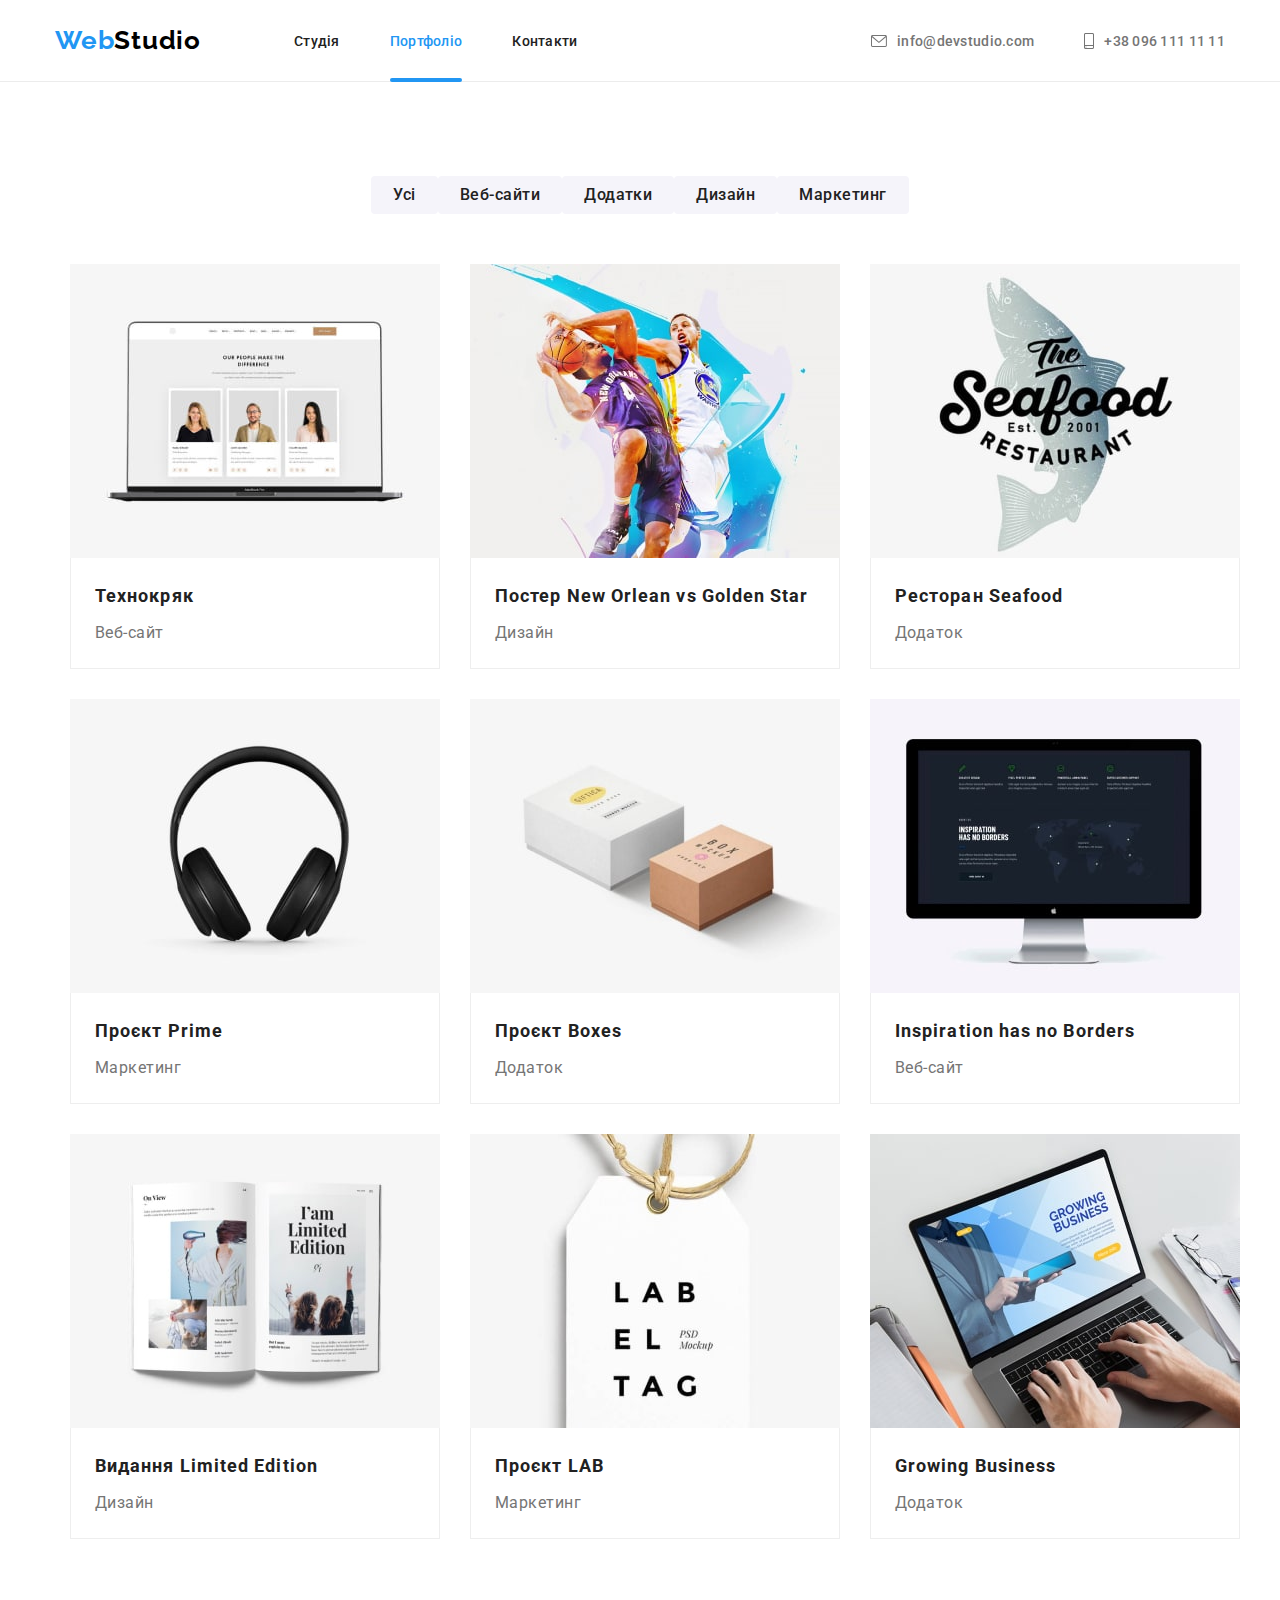
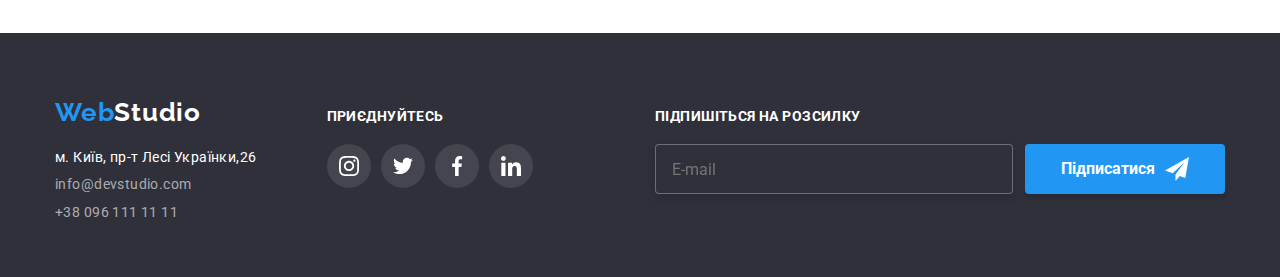
==== portfolio.html @ 8963cc8e "Initial commit" ====
<!DOCTYPE html>
<html lang="uk">

<head>
    <meta charset="UTF-8">
    <meta http-equiv="X-UA-Compatible" content="IE=edge">
    <meta name="viewport" content="width=device-width, initial-scale=1.0">
    <title>Portfolio</title>
    <link rel="preconnect" href="https://fonts.googleapis.com">
    <link rel="preconnect" href="https://fonts.gstatic.com" crossorigin>
    <link href="https://fonts.googleapis.com/css2?family=Raleway:wght@700&family=Roboto:wght@400;500;700;900&display=swap" rel="stylesheet">
    <link rel="stylesheet" href="https://cdnjs.cloudflare.com/ajax/libs/modern-normalize/1.1.0/modern-normalize.min.css"> 
    <link rel="stylesheet" href="./css/styles.css">
</head>
<body>
 <!-- Шапка сайта-->
    <header class="header">

    <div class="container contact">
        
    <nav class= "site-nav main-nav" >

        <a class="logo" lang="en" href="/"> <span class="span-logo">Web</span>Studio</a>

  <ul class="nav-list list" >
        <li class="item">
            <a class="nav-link"  href="index.html" >Студія</a>   
        </li>

        <li class="item">
            <a class="nav-link current"  href="">Портфоліо</a>           
        </li>

        <li class="item">
            <a class="nav-link" href="">Контакти</a>  
        </li>
    </ul>
    </nav>
     <ul class="contact-list list">
        <li class="item">
            <a class="contact-mail" href="mailto:info@devstudio.com" >
                 <svg class="marginsvg"width="16" height="12">
                <use href="./images/icons.svg#mail"></use>
            </svg>
        info@devstudio.com 
        </a>
        </li>
        
        <li class="item">
            <a class="contact-phone" href="tel:+380961111111" >
                <svg class="marginsvg" width="10" height="16">
                <use href="./images/icons.svg#phone"></use>
            </svg>+38 096 111 11 11 
            </a>  
         </li>
    </ul>
    </div>
    </header>

<main>
    <section class="portfolio section">

        <div class="container">

    <h1 class="visually-hidden">Приклади робіт</h1>

    <ul class="list flex-portfolio-button">

    <li class="item">
        <button class="portfolio-button" type="button">Усі</button>
    </li>

    <li class="item">
        <button class="portfolio-button" type="button">Веб-сайти</button>
    </li>

    <li class="item">
        <button class="portfolio-button" type="button">Додатки</button>
    </li>

    <li class="item">
        <button class="portfolio-button" type="button">Дизайн</button>
    </li>

    <li class="item">
        <button class="portfolio-button" type="button">Маркетинг</button>
    </li>
 </ul>  
 

 <div class="flex-container">
<ul class="list flex-card" >
    <li class="item">
    <a class="portfolio-link link" href="">
        <div class="overlay">
        <img class="partfolio-img" src="./images/portfolio1.jpg" alt="Ноутбук зі сторінкою магазина" width="370" height="294"> 
        <div class="hoverinfo">
            <p class="info">Ресурс пропонує комплексні пропозиції з різним рівнем функціоналу та сервісів. Все це дозволить відвідувачу отримати вичерпні відомості про компанію чи приватну особу.  
            </p>
        </div>
        </div>
       
        <div class="description">
        <h2 class="portfolio-title">Технокряк</h2>
        <p class="portfolio-content">Веб-сайт</p>
        </div>
    </a>      

    </li>

    <li class="item">
    <a class="portfolio-link link" href="">
        <div class="overlay">
        <img class="partfolio-img"  src="./images/portfolio2.jpg" alt="Гра в баскетбол" width="370" height="294">
        <div class="hoverinfo">
            <p class="info">Ресурс пропонує комплексні пропозиції з різним рівнем функціоналу та сервісів. Все це дозволить відвідувачу
                отримати вичерпні відомості про компанію чи приватну особу.
            </p>
        </div>
        </div>



        <div class="description">
        <h2 class="portfolio-title">Постер New Orlean vs Golden Star</h2>
        <p class="portfolio-content">Дизайн</p>
        </div>
    </a>
    </li>

    <li class="item">
    <a class="portfolio-link link" href="">
        <div class="overlay">
        <img class="partfolio-img" src="./images/portfolio3.jpg" alt="Лого ресторану" width="370" height="294">
        <div class="hoverinfo">
            <p class="info">Ресурс пропонує комплексні пропозиції з різним рівнем функціоналу та сервісів. Все це дозволить відвідувачу
                отримати вичерпні відомості про компанію чи приватну особу.
            </p>
        </div>
        </div>
        <div class="description">
        <h2 class="portfolio-title">Ресторан Seafood</h2>
        <p class="portfolio-content">Додаток</p>
        </div>
    </a>
    </li>

    <li class="item">
    <a class="portfolio-link link" href="">
        <div class="overlay">
        <img class="partfolio-img" src="./images/portfolio4.jpg" alt="Навушники" width="370" height="294">
        <div class="hoverinfo">
            <p class="info">Ресурс пропонує комплексні пропозиції з різним рівнем функціоналу та сервісів. Все це дозволить відвідувачу
                отримати вичерпні відомості про компанію чи приватну особу.
            </p>
        </div>
        </div>
        <div class="description">
        <h2 class="portfolio-title">Проєкт Prime</h2>
        <p class="portfolio-content">Маркетинг</p>
        </div>
    </a>
    </li>

    <li class="item">
    <a class="portfolio-link link" href="">
        <div class="overlay">
        <img class="partfolio-img" src="./images/portfolio5.jpg" alt="Подарункові коробки" width="370" height="294">
        <div class="hoverinfo">
            <p class="info">Ресурс пропонує комплексні пропозиції з різним рівнем функціоналу та сервісів. Все це дозволить відвідувачу
                отримати вичерпні відомості про компанію чи приватну особу.
            </p>
        </div>
        </div>
        <div class="description">
        <h2 class="portfolio-title">Проєкт Boxes</h2>
        <p class="portfolio-content">Додаток</p>
        </div>
    </a>
    </li>

    <li class="item">
    <a class="portfolio-link link" href="">
        <div class="overlay">
        <img class="partfolio-img" src="./images/portfolio6.jpg" alt="Географічний плакат" width="370" height="294">
        <div class="hoverinfo">
            <p class="info">Ресурс пропонує комплексні пропозиції з різним рівнем функціоналу та сервісів. Все це дозволить відвідувачу
                отримати вичерпні відомості про компанію чи приватну особу.
            </p>
        </div>
        </div>
        <div class="description">
        <h2 class="portfolio-title">Inspiration has no Borders</h2>
        <p class="portfolio-content">Веб-сайт</p>
        </div>
    </a>
    </li>

    <li class="item">
    <a class="portfolio-link link" href="">
        <div class="overlay">
        <img class="partfolio-img" src="./images/portfolio7.jpg" alt="Журнал" width="370" height="294">
        <div class="hoverinfo">
            <p class="info">Ресурс пропонує комплексні пропозиції з різним рівнем функціоналу та сервісів. Все це дозволить відвідувачу
                отримати вичерпні відомості про компанію чи приватну особу.
            </p>
        </div>
        </div>
        <div class="description">
        <h2 class="portfolio-title">Видання Limited Edition</h2>
        <p class="portfolio-content">Дизайн</p>
        </div>
    </a>
    </li>

    <li class="item">
    <a class="portfolio-link link" href="">
        <div class="overlay">
        <img class="partfolio-img" src="./images/portfolio8.jpg" alt="Бірка" width="370" height="294">
        <div class="hoverinfo">
            <p class="info">Ресурс пропонує комплексні пропозиції з різним рівнем функціоналу та сервісів. Все це дозволить відвідувачу
                отримати вичерпні відомості про компанію чи приватну особу.
            </p>
        </div>
        </div>
        <div class="description">
        <h2 class="portfolio-title">Проєкт LAB</h2>
        <p class="portfolio-content">Маркетинг</p>
        </div>
    </a>
    </li>

    <li class="item">
    <a class="portfolio-link link" href="">
        <div class="overlay">
        <img class="partfolio-img" src="./images/portfolio9.jpg" alt="Сайт про бізнес" width=370 height=294>
        <div class="hoverinfo">
            <p class="info">Ресурс пропонує комплексні пропозиції з різним рівнем функціоналу та сервісів. Все це дозволить відвідувачу
                отримати вичерпні відомості про компанію чи приватну особу.
            </p>
        </div>
        </div>
        <div class="description">
        <h2 class="portfolio-title">Growing Business</h2>
        <p class="portfolio-content">Додаток</p>
        </div>
    </a>   
    </li>
</ul>
</div>
</div>

</section>
</main>

<!-- Подвал сайта -->
    <footer class="footer" >
        
    <div class="container footer-container">
    <div>
    <a class="footer-logo" lang="en" href="/"><span class="footer-span">Web</span>Studio </a>

    <address>

        <ul class="list footer-list">
            <li class="item"><a class="address" href="https://goo.gl/maps/CPtrU1FHBa2aNyZL9" target="_blank" rel="noopener noreferrer">м. Київ, пр-т Лесі Українки,26</a></li>
            <li class="item"><a class="footer-mail portfolio-mail" href="mailto:info@devstudio.com">info@devstudio.com </a></li>
            <li class="item"><a class="footer-number portfolio-number" href="tel:+380961111111">+38 096 111 11 11</a></li>
            
        </ul>

     </address>
    </div>

     <div class="social">
        <p class="social-title">ПРИЄДНУЙТЕСЬ</p>
        <ul class="list flex-footer-list">
                        <li class="item">
                            <a  class="social-link" href="https://www.instagram.com/">
                            <svg class="icon footer-icon">
                                <use href="./images/icons.svg#instagram"></use>
                            </svg>
                            </a>
                        </li>
                        <li class="item">
                            <a class="social-link" href="">
                             <svg class="icon footer-icon">
                                <use href="./images/icons.svg#twitter"></use>
                            </svg>
                            </a>
                        </li>
                        <li class="item">
                            <a class="social-link" href="">
                             <svg class="icon footer-icon">
                                <use href="./images/icons.svg#facebook"></use>
                            </svg>
                            </a>
                        </li>
                        <li class="item">
                            <a class="social-link"href="">
                             <svg class="icon footer-icon">
                                <use href="./images/icons.svg#linkedin"></use>
                            </svg>
                            </a>
                        </li>
                    </ul>
             </div>
             <form class="mailing-form">
            <strong class="mailing-title">Підпишіться на розсилку</strong>

            <div class="mailing">
            <label for="mailing-mail"></label>
            <input type="email" class="mailing-input"name="For-email" placeholder="E-mail" id="mailing-mail">
            <button class="mailing-btn" type="submit">Підписатися
                <svg class="mailing-icon">
                    <use href="./images/icons.svg#icon-send"></use>
                </svg>
            </button>
            </div>
            
        </form>

    </div> 

    </footer>
</body>
</html>
---- css/styles.css ----
/*  Основной цвет текста #212121; */
/* вторичный цыет текста  #757575;*/
/* акцент #2196F3;*/
/*  Основной цвет фона  #F5F5F5;*/
/* Вторичный цвета фона #F5F4FA; */

:root{
  /* color */
--primary-text-color:#212121;
--secondary-text-color:#757575;
--accent-text-color:#2196F3;
--primary-bg-color:#F5F5F5;
--secondary-bg-color:#F5F4FA;
--light-color:#FFFFFF;
--hero-footer-bg-color:#2F303A;
--black-logo-color:#000000;

/* font */
--main-font: 'Roboto', sans-serif;
--secondary-font: 'Raleway', sans-serif;
/* animation */
--cubik--:cubic-bezier(0.4, 0, 0.2, 1);
--timing--:250ms;
}
body{
  font-family: 'Roboto', sans-serif; 
  background-color:var(--light-color);
  color: var(--secondary-text-color);
}

.list{
list-style: none;
margin-top: 0;
margin-bottom: 0;
padding-right:0;
padding-left: 0;
}
.link{
  text-decoration: none;

}
/* header */

.header{
color:var(--light-color);
border-bottom: 1px solid #ECECEC;
}
.logo {
  color:var(--black-logo-color);
  font-family: var(--secondary-font);
  text-decoration: none;  
  font-weight:700;
  font-size: 26px;
  line-height:calc(31 / 26);
  letter-spacing: 0.03em;
  padding-top: 25px;
  padding-bottom: 25px;
}
.span-logo{
color:var(--accent-text-color); 
}

/* site nav */
.nav-list{
  display: flex;
  align-items: center;
  margin-left: 93px;
}

.nav-list .item:not(:last-child){
  margin-right: 50px;
}

.site-nav .nav-link{
color: var(--primary-text-color);
}

.contact-list .item + .item{
  margin-left: 50px;
}
.contact-list .item:hover
.contact-list .item:focus{
fill:var(--accent-text-color);
}


.main-nav{
  display: flex;
}

.nav-link{
position: relative;
text-decoration: none;
font-weight: 500;
font-size: 14px;
line-height:calc(16 / 14);
letter-spacing: 0.02em;

display: block;

padding-top: 32px;
padding-bottom: 32px;

transition: color var(--timing--) var(--cubik--);
}



.site-nav .nav-link:hover,
.site-nav .nav-link:focus{
color:var(--accent-text-color);
}

.site-nav .nav-link.current {
  color:var(--accent-text-color);
}

.nav-list .nav-link.current::after{
display: inline-block;
position: absolute;
content: "";
width: 100%;
height: 4px;
left: 0;
bottom:-1px;
background-color: var(--accent-text-color);
border-radius: 2px;
}

.contact-mail{
    color:var(--secondary-text-color); 
    text-decoration: none;
    font-weight: 500;
    font-size: 14px;
    line-height: calc(16 / 14);
    letter-spacing: 0.02em;

    padding-top: 32px;
    padding-bottom: 32px;
    
    display: flex;
    align-items: center;

    transition: color var(--timing--) var(--cubik--);
    
}
.contact-phone{
    color:var(--secondary-text-color);
    text-decoration: none;
    font-weight: 500;
    font-size: 14px;
    line-height: calc(16 / 14);
    letter-spacing: 0.02em;

    padding-top: 32px;
    padding-bottom: 32px;
    display: flex;

    align-items: center;

    transition: color var(--timing--) var(--cubik--);
    
}

.nav-list{
  padding-left: 0;
}
.contact-mail:hover,
.contact-phone:hover{
color:var(--accent-text-color);
}

.contact-mail:focus,
.contact-phone:focus{
  color: var(--accent-text-color);
}
.marginsvg{
  fill:currentColor;
  margin-right: 10px;
}

.contact-list{
display: flex;
justify-content: flex-end;
align-items: flex-start;
margin-left: auto;
fill:var(--secondary-text-color);
}

.contact{
display: flex;
}

/* hero */
.hero{
  background-color:var(--hero-footer-bg-color);
  padding-top: 200px;
  padding-bottom: 200px;

  max-width: 1600px;
  height: 600px;
  margin-left: auto;
  margin-right: auto;

  background:linear-gradient(
    rgba(47, 48, 58, 0.4),
    rgba(47, 48, 58, 0.4)
  ),url(../images/heropic.jpg);

  background-repeat: no-repeat;
  background-position: center;
  background-size: cover;
}

.hero-title{
color: var(--light-color);
font-family:inherit;
font-weight: 900;
font-size: 44px;
line-height:calc(60 / 44);
text-align: center;
letter-spacing: 0.06em;
text-transform: uppercase;
margin: auto;
margin-bottom: 30px;
}
.title-center{
width:696px;
}

.button{
cursor: pointer;
color:var(--light-color);
background-color: var(--accent-text-color);
font-weight: 700;
font-size: 16px;
line-height:calc(30 / 16);

display:block;
width: 216px;
margin: auto;
padding: 10px 32px;
align-items:center;
text-align:center;

border:transparent;
border-radius: 4px;

transition: background-color var(--timing--) var(--cubik--);
}

.button:hover,
.button:focus{
  background-color:#188CE8;
}

/* section1 */
.section{
  padding-top: 94px;
  padding-bottom: 94px;
}
.container{
  width:1200px;
  padding-left:15px;
  padding-right:15px;
  margin: 0 auto;
}

.features{
  display: flex;
  padding-left: 0;
  
}
.features .item{
 width: 270px;
}
.features .item + .item{
 margin-left: 30px;
}
.background-icon{
display: flex;
align-items: center;
justify-content: center;

background: var(--secondary-bg-color);

height: 120px;

margin-bottom: 30px;
}


.section-title{
color: var(--primary-text-color);
font-weight: 700;
font-size: 36px;
line-height: calc(42 / 36);
letter-spacing: 0.03em;
margin-top: 0;
margin-bottom:50px;
text-align: center;
}

.visually-hidden{
position: absolute;
white-space: nowrap;
width: 1px;
height: 1px;
overflow: hidden;
border: 0;
padding: 0;
clip: rect(0 0 0 0);
clip-path: inset(50%);
margin: -1px;
}


.features-title{
color: var(--primary-text-color);
font-weight:700;
font-size: 14px;
line-height:calc(16 / 14);
letter-spacing: 0.03em;
text-transform: uppercase;
margin-top: 0;
margin-bottom: 10px;

}

.features-content{
font-weight: 400;
font-size: 14px;
line-height:calc(24 / 14);
letter-spacing: 0.03em;
margin: 0;
}
/* section2 */
.galery{
  display: flex;
  gap: 30px;
}

.picg{
  display: block;
  max-width: 100%;
}

.galery-item{
  position: relative;
}
.picture-discription{
  position: absolute;

  bottom: 0;
  left: 0;

  width: 100%;
  height: 70px;

  display: flex;
  justify-content: center;
  align-items: center;

  background-color:rgba(47, 48, 58, 0.8);
}

.galery-pic-discription{
  margin: 0;
  color: var(--light-color);
  font-weight: 700;
  font-size: 14px;
  line-height: 16px;
  text-align: center;
  letter-spacing: 0.03em;
  text-transform: uppercase;
}

/* section3 */
.our-team {
  background-color: var(--secondary-bg-color);
  display: block;
}
.team-flex{
  display: flex;
}

.team-flex .flex-item{
background-color: var(--light-color);
box-shadow: 0px 1px 3px rgba(0, 0, 0, 0.12), 0px 1px 1px rgba(0, 0, 0, 0.14), 0px 2px 1px rgba(0, 0, 0, 0.2);
border-radius: 0px 0px 4px 4px;
}

.team-flex .flex-item:not(:last-child){
  margin-right: 30px;
}
.wrap{
padding-top: 30px;
padding-bottom: 30px;
}
.team-member{
color: var(--primary-text-color);
font-weight: 500;
font-size: 16px;
line-height:calc(19 / 16);
text-align: center;
letter-spacing: 0.03em;
margin-top: 0;
margin-bottom: 10px;
}
.pic{
  display: block;
  max-width: 100%;
}

.position{
font-weight: 400;
font-size: 16px;
line-height:calc(19 / 16);
text-align: center;
letter-spacing: 0.03em;
margin: 0;
margin-bottom: 16px;
}
.icon-flex{
  display: flex;
  align-items: center;
  justify-content: center;
  gap: 10px;
}

.flexlink{
  display: flex;
  align-items: center;
  justify-content: center;
  padding: 0;
  border: none;
  width: 44px;
  height: 44px;
  border-radius: 50%;
  color: #AFB1B8;
  background-color: var(--light-color);

  transition: color var(--timing--) var(--cubik--),
  background-color var(--timing--) var(--cubik--);
}

.flexlink:hover{
color: #FFFFFF;
background-color: var(--accent-text-color);
}

.flexlink:focus{
color: #FFFFFF;
background-color: var(--accent-text-color);
}

.icon{
  width: 20px;
  height: 20px;
  fill :currentColor;
}


/* client section */
.client-title{
color: var(--primary-text-color);
font-weight: 700;
font-size: 36px;
line-height: calc(42 / 36);
letter-spacing: 0.03em;
margin-top: 0;
margin-bottom: 50px;
text-align: center;
}

.background-client{
display: flex;
align-items: center;
justify-content: center;
background-color: var(--light-color);
width: 170px;
height: 92px;
fill: #AFB1B8;
border: 1px solid #AFB1B8;
border-radius: 4px;

transition: fill var(--timing--) var(--cubik--);
}

.background-client:hover{
fill: var(--accent-text-color);
border: 1px solid rgba(33, 150, 243, 1);
}

.background-client:focus{
fill: var(--accent-text-color);
border: 1px solid rgba(33, 150, 243, 1);
}

.client-icon{
  display: flex;
  align-items: center;
  justify-content: center;
  gap: 30px;
}



/* modal */

.backdrop{
  position: fixed;
  top: 0;
  left: 0;
  width: 100%;
  height: 100%;

  background-color: rgba(0, 0, 0, 0.2);
  opacity: 1;
  transition: opacity var(--timing--) var(--cubik--);

}
.backdrop.is-hidden{
  opacity: 0;
  pointer-events: none;
  visibility:hidden;
}
.backdrop.is-hidden .modal{
  transform: scale(0.5);
}

.modal{
  width: 528px;
  padding: 40px;

  position: absolute;
  left: 50%;
  top: 50%;
  transform: translate(-50%, -50%) scale(1);

  background-color:var(--light-color);
  box-shadow: 0px 1px 3px rgba(0, 0, 0, 0.12), 0px 1px 1px rgba(0, 0, 0, 0.14), 0px 2px 1px rgba(0, 0, 0, 0.2);
  border-radius: 4px;
  transition: transform var(--timing--) var(--cubik--);
  
}

.modaloff{
  position: absolute;
  top: 8px;
  right: 8px;

  width: 30px;
  height: 30px;

  display: flex;
  align-items: center;
  justify-content: center;

  padding: 0;
  border-radius: 50%;
  border: 1px solid rgba(0, 0, 0, 0.1);
  background-color: transparent;

  cursor: pointer;

  transition: fill var(--timing--) var(--cubik--);

}

.modaloff:hover{
  fill: var(--accent-text-color);
}

.modal-icon{
  width: 18px;
  height: 18px;
}
.application-form{
  display: block;
}


.form-title{
  display: block;
  text-align: center;

  color: var(--primary-text-color);

  font-weight: 700;
  font-size: 20px;
  line-height: 23px;
  letter-spacing: 0.03em;

  margin-bottom: 12px;
}
.form-group {
  position: relative;
  display: flex;
  flex-direction: column;
  margin-bottom: 10px;
}
.form-group-lable {
  margin-bottom: 4px;
  color: var(--secondary-text-color);
  font-size: 12px;
}

.form-group-input {
  height: 40px;
  border: 1px solid rgba(33, 33, 33, 0.2);
  border-radius: 4px;
  outline: none;

  padding-left: 42px;
  padding-right: 42px;

  transition: border var(--timing--) var(--cubik--);
}

.form-group-input:hover,
.form-group-input:focus{
  border-color: var(--accent-text-color);
}

.form-group-textarea{
  height: 120px;
  border: 1px solid rgba(33, 33, 33, 0.2);
  border-radius: 4px;
  outline: none;
  padding-left: 16px;
  padding-top: 12px;

  resize: none;
}
.form-group-textarea:hover{
  border-color: var(--accent-text-color);
}

.form-group:hover .form-group-icon{
 fill: var(--accent-text-color);
}

.form-group-icon {
  position: absolute;
  bottom: 11px;
  left: 12px;

  transition: fill var(--timing--) var(--cubik--);

}

textarea::placeholder-shown { 
  color: rgba(117, 117, 117, 0.502);
  padding-top: 12px;
  padding-left: 16px;
}

.form-terms{
  display: block;
}

.form-terms-label{
  margin-bottom: 4px;
  color: var(--secondary-text-color);
}

.form-terms-info{
display: inline-block;
color: var(--secondary-text-color);
margin-bottom: 30px;
user-select: none;

}



.form-terms-input:checked+.form-terms-icons .icon-unchecked {
  opacity: 0;
}

.icon-unchecked {
 opacity: 1;
 transition: opacity var(--timing--) var(--cubik--);
}

.form-terms-input:checked + .form-terms-icons .icon-checked{
  opacity: 1;
}

.icon-checked{
  opacity: 0;
  transition: opacity var(--timing--) var(--cubik--);
}




.form-terms-link{
color: var(--accent-text-color);
}

.form-btn{
  cursor: pointer;
  color: var(--light-color);
  background-color: var(--accent-text-color);
  font-weight: 700;
  font-size: 16px;
  line-height: calc(30 / 16);
  
  display: block;
  width: 200px;
  margin: auto;
  padding: 10px 32px;
  align-items: center;
  text-align: center;
  
  box-shadow: 0px 4px 4px rgba(0, 0, 0, 0.15);
  border: transparent;
  border-radius: 4px;

  transition: background-color var(--timing--) var(--cubik--),
  box-shadow var(--timing--) var(--cubik--);
}

.form-btn:hover,
.form-btn:focus{
   background-color:#188CE8;
}
/* footer */
.footer {
background-color:var(--hero-footer-bg-color);
padding-top: 64px;
padding-bottom: 56px;
}

.footer-logo{
  color:var(--light-color);
  font-family: var(--secondary-font);
  text-decoration: none;  
  font-weight:700;
  font-size: 26px;
  line-height:calc(31 / 26);
  letter-spacing: 0.03em;
  display: inline-block;
  margin-bottom: 20px;
}

.footer-span{
  color:var(--accent-text-color);
}

.address{
color: var(--light-color);
font-style: normal;
font-size: 14px;
text-decoration: none;
letter-spacing: 0.03em;
display: inline-block;

transition: color var(--timing--) var(--cubik--);
}

.address:hover,
.address:focus{
  color:var(--accent-text-color);
}

.footer-mail,.footer-number{
color:rgba(255, 255, 255, 0.6);
font-style: normal;
font-size:14px;
letter-spacing: 0.03em;
text-decoration: none;
display: inline-block;
transition: color var(--timing--) var(--cubik--);
}

.footer-list .item:not(:last-child){
  margin-bottom: 9px;
}


.footer-number:hover,
.footer-number:focus{
  color:var(--accent-text-color);
}

.footer-mail:hover,
.footer-mail:focus{
  color:var(--accent-text-color);
}
.contact{
  align-items: center;
}




/* portfolio */

/* section */

.portfolio-button{
cursor: pointer;
color: var(--primary-text-color);
background-color:var(--secondary-bg-color);
font-family: inherit;
font-weight: 500;
font-size: 16px;
line-height:calc(26 / 16);
letter-spacing: 0.03em;

display:block;
padding: 6px 22px;
text-align:center;
border:transparent;
border-radius: 4px;

transition: color var(--timing--) var(--cubik--),
background-color var(--timing--) var(--cubik--),
color var(--timing--) var(--cubik--),
box-shadow var(--timing--) var(--cubik--);


}

.portfolio-button :nth-child(1){
  width: 73px;
  margin-right: 8px;
  padding:6px 25px;
}

.portfolio-button:nth-child(2){
width: 125px;
}

.portfolio-button :nth-child(3){
  width: 112px;
}
.portfolio-button:nth-child(4){
width: 103px;
}
.portfolio-button :nth-child(5){
  width: 130px;
}

.portfolio-button:hover,
.portfolio-button:focus{
  background-color:var(--accent-text-color);

  color:var(--light-color);
  box-shadow: 0px 4px 4px 0px rgba(0, 0, 0, 0.25);
}



.flex-portfolio-button{
  display: flex;
  justify-content: center;
  margin-bottom: 50px;
}



.partfolio-img{
display: block;
margin-top: 0;
max-width: 100%;
}



.portfolio-title{
color:var(--primary-text-color);
font-weight: 700;
font-size: 18px;
line-height:calc(36 / 18);
letter-spacing: 0.06em;

margin-top: 0;
margin-bottom: 4px;
}

.portfolio-content{
color: var(--secondary-text-color);

font-size: 16px;
line-height:calc(30 / 16);
letter-spacing: 0.03em;

margin-top: 0;
margin-bottom: 0;
}

.overlay{
  overflow: hidden;
  position: relative;
}

.hoverinfo{
  position: absolute;
  top:0;
  left: 0;

  width: 100%;
  height: 100%;

  padding-left: 24px;
  padding-right: 24px;

  display: flex;
  justify-content: center;
  align-items: center;

  background-color: rgba(33, 150, 243, 0.9);
  
  color: var(--light-color);
  font-weight: 400;
  font-size: 18px;
  line-height: 28px;
  letter-spacing: 0.03em;

  transform: translateY(101%);

  transition-property: transform, opacity;
  transition-duration: 250ms;
  transition-timing-function: cubic-bezier(0.4, 0, 0.2, 1);

  
  /* transition: color var(--timing--) var(--cubik--),
  opacity var(--timing--) var(--cubik--);
  
  ОСЬ ТАКИЙ ВАРІАНТ ЧОМУСЬ НЕ ПРАЦЮЄ */
  
  opacity: 0;
}

.hoverinfo .info{
  position: absolute;
  padding-left: 24px;
  padding-right: 24px;
}

.portfolio-link:hover .hoverinfo{
transform: translateY(0);
opacity: 1;

}

.flex-container{
width: 1200px;
padding-right: 15px;
padding-left:  15px;
margin-left: auto;
margin-right: auto;
}

.flex-card{
display: flex;
flex-wrap: wrap;
gap: 30px;
}

.flex-card .item{
width: calc((100% - 60px) / 3);
margin-bottom: 0;
}

.portfolio-link{
  display: block;
  transition: box-shadow var(--timing--) var(--cubik--);
}

.portfolio-link:hover,
.portfolio-link:focus{
box-shadow: 0px 1px 1px rgba(0, 0, 0, 0.12), 0px 4px 4px rgba(0, 0, 0, 0.06), 1px 4px 6px rgba(0, 0, 0, 0.16); 

}

.flex-card .item:nth-child(3n){
margin-right: 0;
}
/* .flex-portfolio-button .item{
margin-right: 8px;
padding: 6px 22px;
} */
.flex-portfolio-button .item:last-child{
margin-right: 0;
}
.description{
  padding-top: 20px;
  padding-bottom: 20px;
  padding-right: 24px;
  padding-left: 24px;

  border-right-width: 1px;
  border-right-style: solid;
  border-right-color:#EEEEEE;

  
  border-bottom-width: 1px;
  border-bottom-style: solid;
  border-bottom-color: #EEEEEE;

  
  border-left-width: 1px;
  border-left-style: solid;
  border-left-color: #EEEEEE;

}
.footer-container{
  display: flex;
  align-items: baseline;
}
.social{
  display: flex;
  flex-direction: column;
  margin-left: 70px;
}
.social-title{
color:rgba(255, 255, 255, 1);
font-weight: 700;
font-size: 14px;
line-height:calc(16 / 14);
letter-spacing: 0.03em;
margin-top: 0;
margin-bottom: 20px;
}

.flex-footer-list{
  display: flex;
  gap: 10px;
}

.social-link{
  display: flex;
  align-items: center;
  justify-content: center;
  border: none;
  width: 44px;
  height: 44px;
  border-radius: 50%;
  color: var(--light-color);
  background-color:rgba(255, 255, 255, 0.1);
  fill: var(--light-color);

  transition: background-color var(--timing--) var(--cubik--);
}
.social-link:hover,
.social-link:focus{
background-color: var(--accent-text-color);
}

.footer-icon{
  color:var(--light-color);
}
.mailing{
  display: flex;
}
.mailing-form{
 margin-left: auto;
}

.mailing-title{
  display: block;
  color: var(--light-color);
  font-weight: 700;
  font-size: 14px;
  line-height: 16px;
  letter-spacing: 0.03em;
  text-transform: uppercase;

  margin-bottom: 20px;
}

.mailing-input{
  width: 358px;
  height: 50px;
  background-color: var(--hero-footer-bg-color);
  border: 1px solid rgba(255, 255, 255, 0.3);
  filter: drop-shadow(0px 4px 4px rgba(0, 0, 0, 0.15));
  border-radius: 4px;
  padding-left: 16px;
  outline: none;
  color: var(--light-color);
}

.mailing-input::placeholder-shown{
 padding-left: 16px;
 padding-top: 15px;
 padding-bottom: 15px;
}

.mailing-btn{
  cursor: pointer;
  color: var(--light-color);
  background-color: var(--accent-text-color);
  font-weight: 700;
  font-size: 16px;
  line-height: calc(30 / 16);

  width: 200px;
  height: 50px;

  margin-left: 12px;
  display: flex;
  align-items: center;
  justify-content: center;
  gap: 10px;
  
  box-shadow: 0px 4px 4px rgba(0, 0, 0, 0.15);
  border: transparent;
  border-radius: 4px;

  transition: background-color var(--timing--) var(--cubik--),
  box-shadow var(--timing--) var(--cubik--);

  
}

.mailing-btn:hover,
.mailing-btn:focus{
  background-color: #188CE8;
}

.mailing-icon{
  width: 24px;
  height: 24px;
}
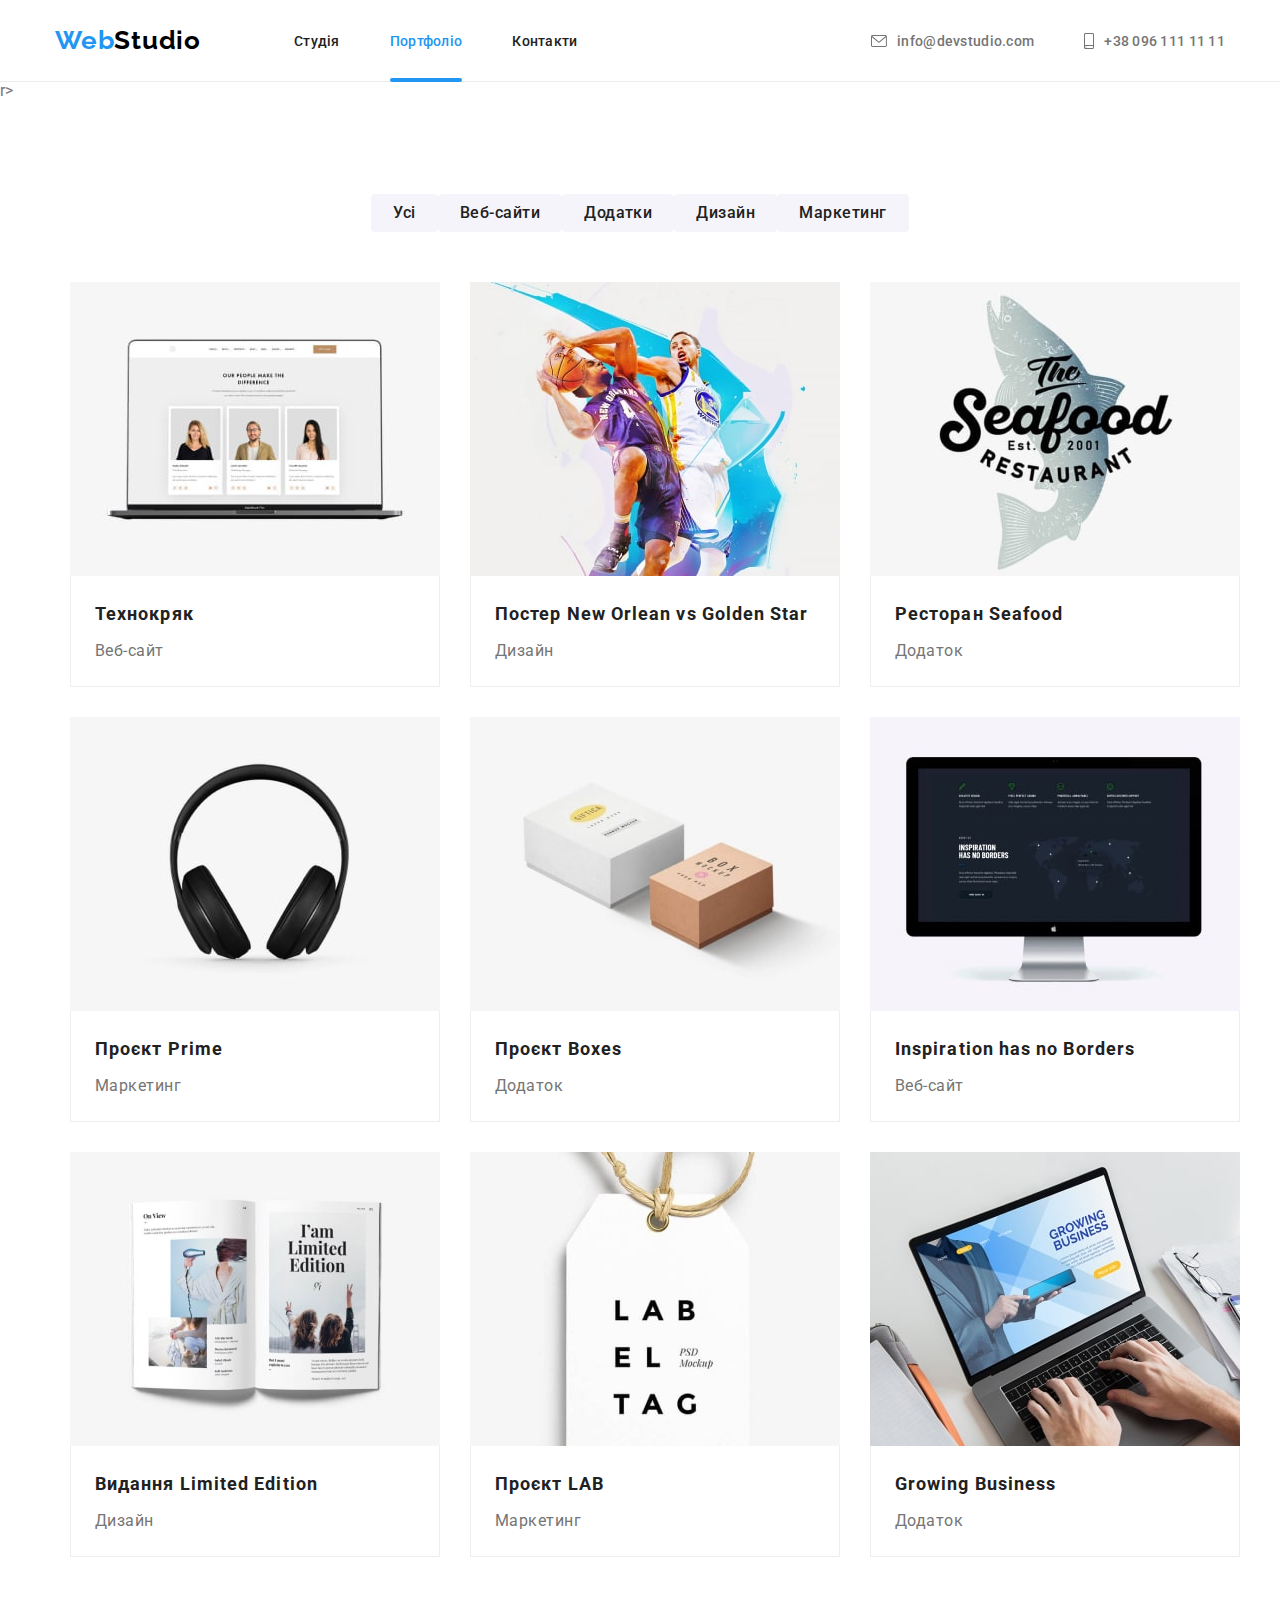
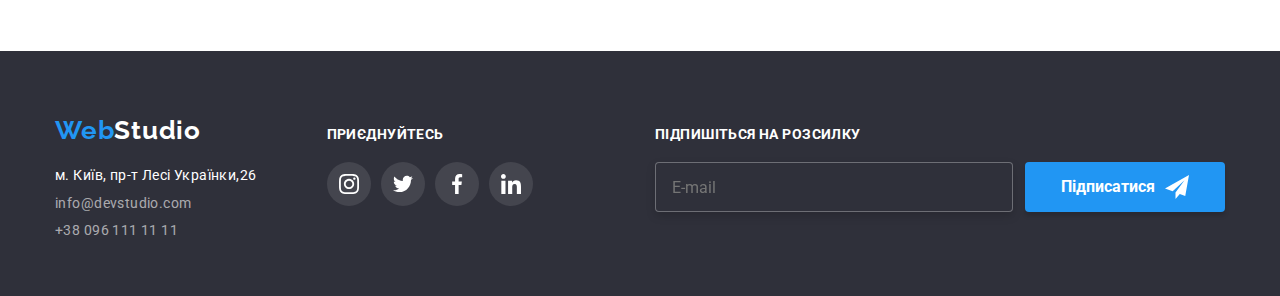
==== commit 920550e9: "БЕМ" ====
--- a/portfolio.html
+++ b/portfolio.html
@@ -13,7 +13,7 @@
     <link rel="stylesheet" href="./css/styles.css">
 </head>
 <body>
- <!-- Шапка сайта-->
+<!-- Шапка сайта-->
     <header class="header">
 
     <div class="container contact">
@@ -55,7 +55,7 @@
          </li>
     </ul>
     </div>
-    </header>
+    </header>r>
 
 <main>
     <section class="portfolio section">
@@ -256,7 +256,7 @@
 <!-- Подвал сайта -->
     <footer class="footer" >
         
-    <div class="container footer-container">
+    <div class="container footer__container">
     <div>
     <a class="footer-logo" lang="en" href="/"><span class="footer-span">Web</span>Studio </a>
 
@@ -277,35 +277,36 @@
         <ul class="list flex-footer-list">
                         <li class="item">
                             <a  class="social-link" href="https://www.instagram.com/">
-                            <svg class="icon footer-icon">
+                            <svg class="icon footer__icon">
                                 <use href="./images/icons.svg#instagram"></use>
                             </svg>
                             </a>
                         </li>
                         <li class="item">
                             <a class="social-link" href="">
-                             <svg class="icon footer-icon">
+                             <svg class="icon footer__icon">
                                 <use href="./images/icons.svg#twitter"></use>
                             </svg>
                             </a>
                         </li>
                         <li class="item">
                             <a class="social-link" href="">
-                             <svg class="icon footer-icon">
+                             <svg class="icon footer__icon">
                                 <use href="./images/icons.svg#facebook"></use>
                             </svg>
                             </a>
                         </li>
                         <li class="item">
                             <a class="social-link"href="">
-                             <svg class="icon footer-icon">
+                             <svg class="icon footer__icon">
                                 <use href="./images/icons.svg#linkedin"></use>
                             </svg>
                             </a>
                         </li>
                     </ul>
              </div>
-             <form class="mailing-form">
+
+            <form class="mailing-form">
             <strong class="mailing-title">Підпишіться на розсилку</strong>
 
             <div class="mailing">
@@ -319,8 +320,9 @@
             </div>
             
         </form>
-
     </div> 
+
+   
 
     </footer>
 </body>
--- a/css/styles.css
+++ b/css/styles.css
@@ -39,6 +39,13 @@
   text-decoration: none;
 
 }
+
+.container{
+  width:1200px;
+  padding-left:15px;
+  padding-right:15px;
+  margin: 0 auto;
+}
 /* header */
 
 .header{
@@ -191,6 +198,8 @@
 display: flex;
 }
 
+
+
 /* hero */
 .hero{
   background-color:var(--hero-footer-bg-color);
@@ -212,7 +221,7 @@
   background-size: cover;
 }
 
-.hero-title{
+.hero__title{
 color: var(--light-color);
 font-family:inherit;
 font-weight: 900;
@@ -221,14 +230,14 @@
 text-align: center;
 letter-spacing: 0.06em;
 text-transform: uppercase;
+
+width:696px;
 margin: auto;
 margin-bottom: 30px;
 }
-.title-center{
-width:696px;
-}
-
-.button{
+
+
+.hero__button{
 cursor: pointer;
 color:var(--light-color);
 background-color: var(--accent-text-color);
@@ -249,8 +258,8 @@
 transition: background-color var(--timing--) var(--cubik--);
 }
 
-.button:hover,
-.button:focus{
+.hero__button:hover,
+.hero__button:focus{
   background-color:#188CE8;
 }
 
@@ -259,24 +268,21 @@
   padding-top: 94px;
   padding-bottom: 94px;
 }
-.container{
-  width:1200px;
-  padding-left:15px;
-  padding-right:15px;
-  margin: 0 auto;
-}
+
 
 .features{
   display: flex;
   padding-left: 0;
-  
-}
+}
+
 .features .item{
  width: 270px;
 }
+
 .features .item + .item{
  margin-left: 30px;
 }
+
 .background-icon{
 display: flex;
 align-items: center;
@@ -290,7 +296,7 @@
 }
 
 
-.section-title{
+.galery__title{
 color: var(--primary-text-color);
 font-weight: 700;
 font-size: 36px;
@@ -335,36 +341,21 @@
 margin: 0;
 }
 /* section2 */
-.galery{
+.galery__list{
   display: flex;
   gap: 30px;
 }
 
-.picg{
+.galery__pic{
   display: block;
   max-width: 100%;
 }
 
-.galery-item{
+.galery__item{
   position: relative;
 }
-.picture-discription{
-  position: absolute;
-
-  bottom: 0;
-  left: 0;
-
-  width: 100%;
-  height: 70px;
-
-  display: flex;
-  justify-content: center;
-  align-items: center;
-
-  background-color:rgba(47, 48, 58, 0.8);
-}
-
-.galery-pic-discription{
+
+.galery__pic-discription{
   margin: 0;
   color: var(--light-color);
   font-weight: 700;
@@ -374,30 +365,58 @@
   letter-spacing: 0.03em;
   text-transform: uppercase;
 }
+.galery__discription{
+  position: absolute;
+
+  bottom: 0;
+  left: 0;
+
+  width: 100%;
+  height: 70px;
+
+  display: flex;
+  justify-content: center;
+  align-items: center;
+
+  background-color:rgba(47, 48, 58, 0.8);
+}
+
+
 
 /* section3 */
-.our-team {
+.team {
   background-color: var(--secondary-bg-color);
   display: block;
 }
-.team-flex{
-  display: flex;
-}
-
-.team-flex .flex-item{
+
+.team__title{
+color: var(--primary-text-color);
+font-weight: 700;
+font-size: 36px;
+line-height: calc(42 / 36);
+letter-spacing: 0.03em;
+margin-top: 0;
+margin-bottom:50px;
+text-align: center;
+}
+.team__list{
+  display: flex;
+}
+
+.team__list .team__item{
 background-color: var(--light-color);
 box-shadow: 0px 1px 3px rgba(0, 0, 0, 0.12), 0px 1px 1px rgba(0, 0, 0, 0.14), 0px 2px 1px rgba(0, 0, 0, 0.2);
 border-radius: 0px 0px 4px 4px;
 }
 
-.team-flex .flex-item:not(:last-child){
+.team .team__item:not(:last-child){
   margin-right: 30px;
 }
-.wrap{
+.team__wrap{
 padding-top: 30px;
 padding-bottom: 30px;
 }
-.team-member{
+.team__member{
 color: var(--primary-text-color);
 font-weight: 500;
 font-size: 16px;
@@ -407,12 +426,12 @@
 margin-top: 0;
 margin-bottom: 10px;
 }
-.pic{
+.team__pic{
   display: block;
   max-width: 100%;
 }
 
-.position{
+.team__position{
 font-weight: 400;
 font-size: 16px;
 line-height:calc(19 / 16);
@@ -421,14 +440,14 @@
 margin: 0;
 margin-bottom: 16px;
 }
-.icon-flex{
+.team-social{
   display: flex;
   align-items: center;
   justify-content: center;
   gap: 10px;
 }
 
-.flexlink{
+.team-social__link{
   display: flex;
   align-items: center;
   justify-content: center;
@@ -444,17 +463,17 @@
   background-color var(--timing--) var(--cubik--);
 }
 
-.flexlink:hover{
+.team-social__link:hover{
 color: #FFFFFF;
 background-color: var(--accent-text-color);
 }
 
-.flexlink:focus{
+.team-social__link:focus{
 color: #FFFFFF;
 background-color: var(--accent-text-color);
 }
 
-.icon{
+.team-social__icon{
   width: 20px;
   height: 20px;
   fill :currentColor;
@@ -462,7 +481,7 @@
 
 
 /* client section */
-.client-title{
+.client__title{
 color: var(--primary-text-color);
 font-weight: 700;
 font-size: 36px;
@@ -473,7 +492,7 @@
 text-align: center;
 }
 
-.background-client{
+.client__link{
 display: flex;
 align-items: center;
 justify-content: center;
@@ -487,17 +506,17 @@
 transition: fill var(--timing--) var(--cubik--);
 }
 
-.background-client:hover{
+.client__link:hover{
 fill: var(--accent-text-color);
 border: 1px solid rgba(33, 150, 243, 1);
 }
 
-.background-client:focus{
+.client__link:focus{
 fill: var(--accent-text-color);
 border: 1px solid rgba(33, 150, 243, 1);
 }
 
-.client-icon{
+.client__list{
   display: flex;
   align-items: center;
   justify-content: center;
@@ -981,10 +1000,7 @@
 .flex-card .item:nth-child(3n){
 margin-right: 0;
 }
-/* .flex-portfolio-button .item{
-margin-right: 8px;
-padding: 6px 22px;
-} */
+
 .flex-portfolio-button .item:last-child{
 margin-right: 0;
 }
@@ -1009,7 +1025,7 @@
   border-left-color: #EEEEEE;
 
 }
-.footer-container{
+.footer__container{
   display: flex;
   align-items: baseline;
 }
@@ -1052,7 +1068,9 @@
 background-color: var(--accent-text-color);
 }
 
-.footer-icon{
+.footer__icon{
+  width: 20px;
+  height: 20px;
   color:var(--light-color);
 }
 .mailing{
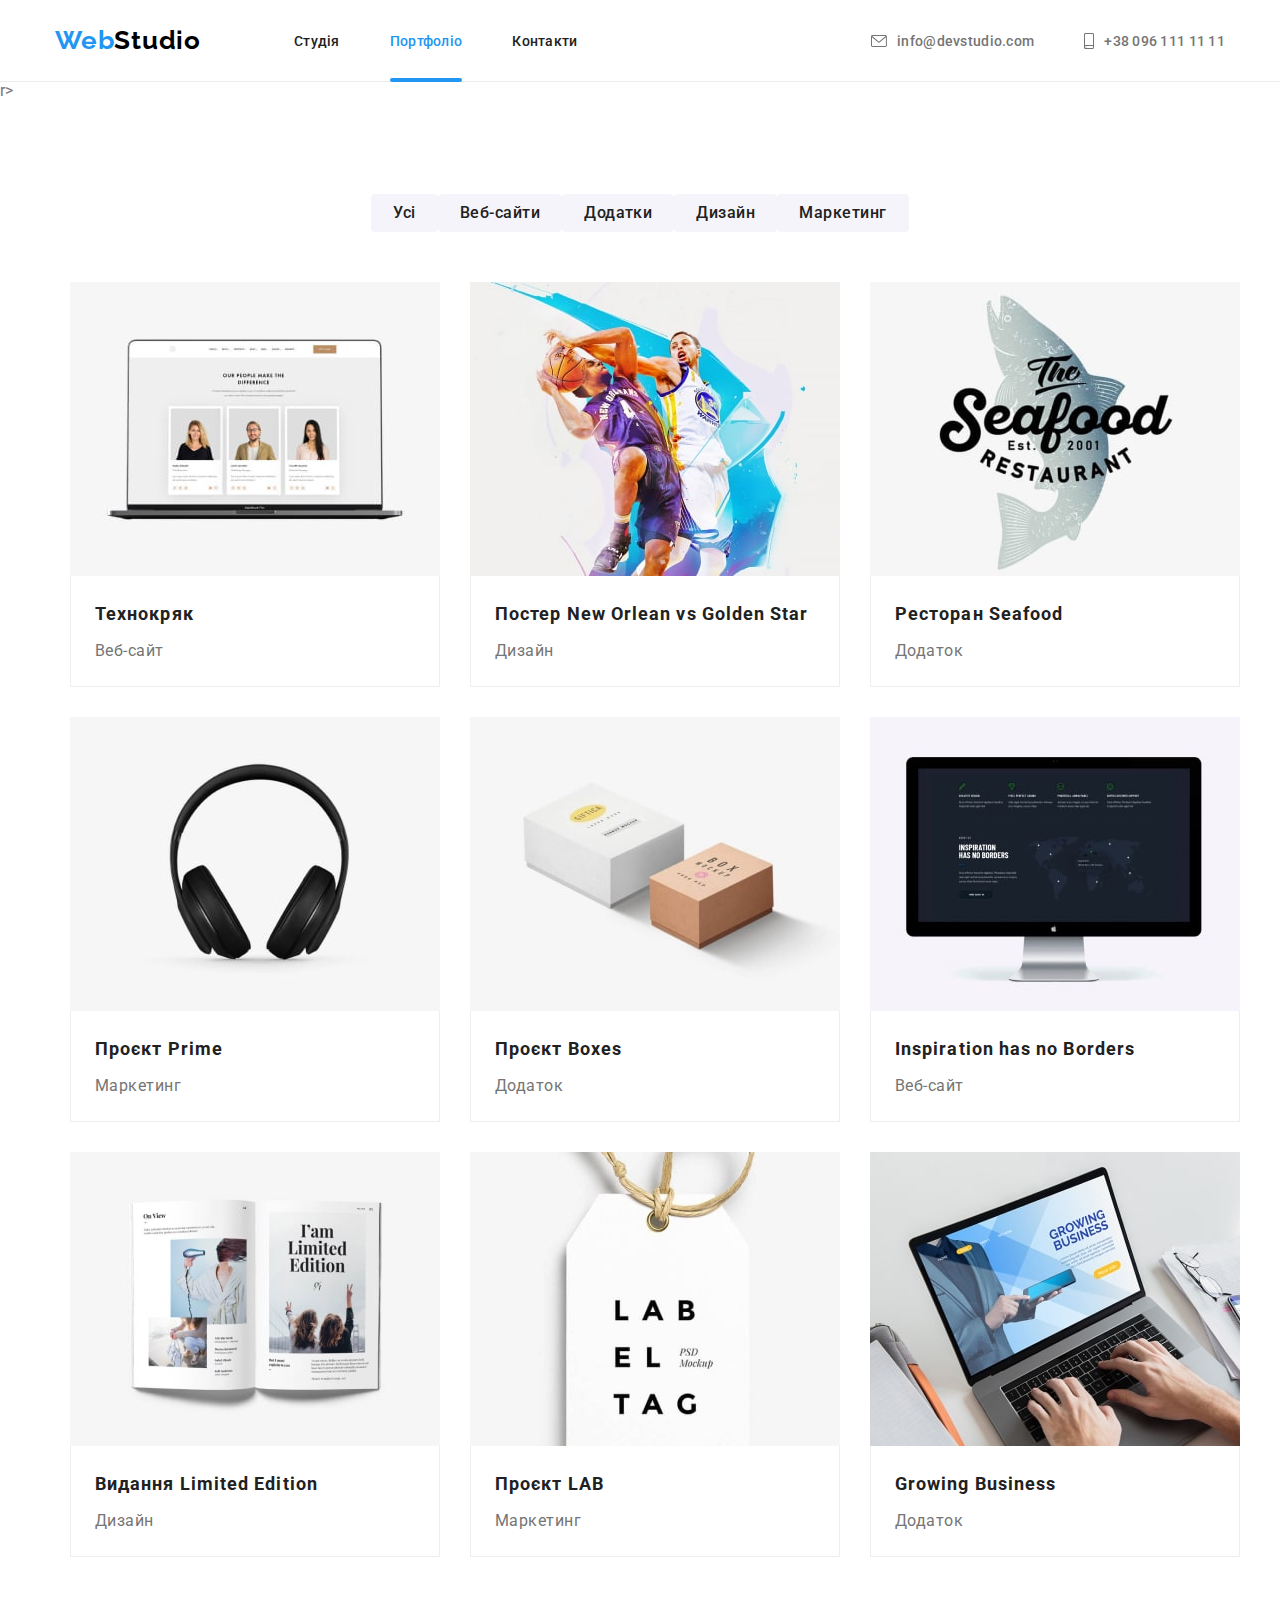
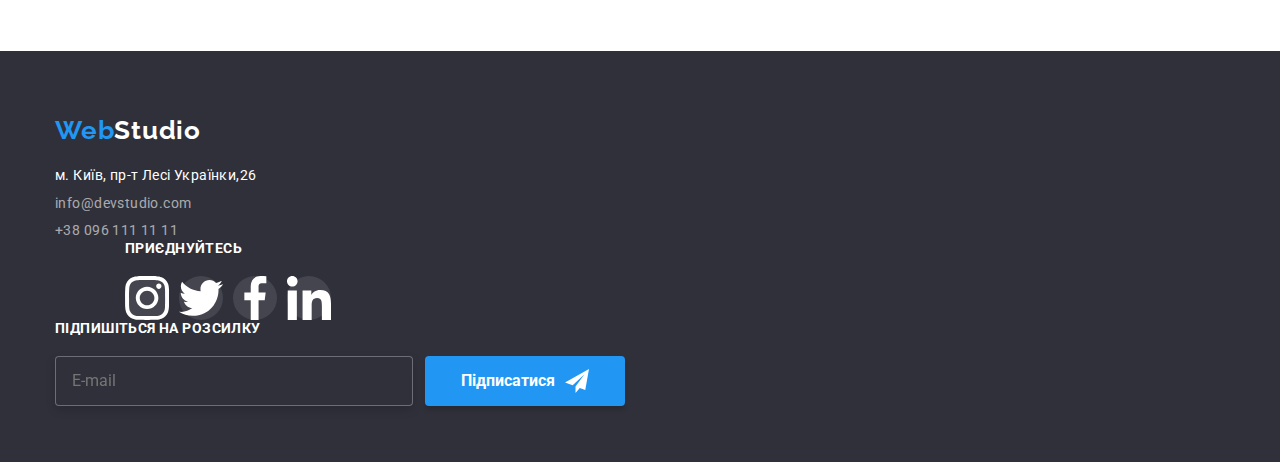
==== commit c4cccc11: "БЕМ" ====
--- a/portfolio.html
+++ b/portfolio.html
@@ -62,195 +62,214 @@
 
         <div class="container">
 
-    <h1 class="visually-hidden">Приклади робіт</h1>
-
-    <ul class="list flex-portfolio-button">
-
-    <li class="item">
-        <button class="portfolio-button" type="button">Усі</button>
-    </li>
-
-    <li class="item">
-        <button class="portfolio-button" type="button">Веб-сайти</button>
-    </li>
-
-    <li class="item">
-        <button class="portfolio-button" type="button">Додатки</button>
-    </li>
-
-    <li class="item">
-        <button class="portfolio-button" type="button">Дизайн</button>
-    </li>
-
-    <li class="item">
-        <button class="portfolio-button" type="button">Маркетинг</button>
-    </li>
- </ul>  
- 
-
- <div class="flex-container">
-<ul class="list flex-card" >
-    <li class="item">
-    <a class="portfolio-link link" href="">
-        <div class="overlay">
-        <img class="partfolio-img" src="./images/portfolio1.jpg" alt="Ноутбук зі сторінкою магазина" width="370" height="294"> 
-        <div class="hoverinfo">
-            <p class="info">Ресурс пропонує комплексні пропозиції з різним рівнем функціоналу та сервісів. Все це дозволить відвідувачу отримати вичерпні відомості про компанію чи приватну особу.  
-            </p>
+            <h1 class="visually-hidden">Приклади робіт</h1>
+
+            <ul class="list flex-portfolio-button">
+
+                <li class="item">
+                    <button class="portfolio-button" type="button">Усі</button>
+                </li>
+
+                <li class="item">
+                    <button class="portfolio-button" type="button">Веб-сайти</button>
+                </li>
+
+                <li class="item">
+                    <button class="portfolio-button" type="button">Додатки</button>
+                </li>
+
+                <li class="item">
+                    <button class="portfolio-button" type="button">Дизайн</button>
+                </li>
+
+                <li class="item">
+                    <button class="portfolio-button" type="button">Маркетинг</button>
+                </li>
+            </ul>
+
+
+            <div class="flex-container">
+                <ul class="list flex-card">
+                    <li class="item">
+                        <a class="portfolio-link link" href="">
+                            <div class="overlay">
+                                <img class="partfolio-img" src="./images/portfolio1.jpg"
+                                    alt="Ноутбук зі сторінкою магазина" width="370" height="294">
+                                <div class="hoverinfo">
+                                    <p class="info">Ресурс пропонує комплексні пропозиції з різним рівнем функціоналу та
+                                        сервісів. Все це дозволить відвідувачу отримати вичерпні відомості про компанію
+                                        чи приватну особу.
+                                    </p>
+                                </div>
+                            </div>
+
+                            <div class="description">
+                                <h2 class="portfolio-title">Технокряк</h2>
+                                <p class="portfolio-content">Веб-сайт</p>
+                            </div>
+                        </a>
+
+                    </li>
+
+                    <li class="item">
+                        <a class="portfolio-link link" href="">
+                            <div class="overlay">
+                                <img class="partfolio-img" src="./images/portfolio2.jpg" alt="Гра в баскетбол"
+                                    width="370" height="294">
+                                <div class="hoverinfo">
+                                    <p class="info">Ресурс пропонує комплексні пропозиції з різним рівнем функціоналу та
+                                        сервісів. Все це дозволить відвідувачу
+                                        отримати вичерпні відомості про компанію чи приватну особу.
+                                    </p>
+                                </div>
+                            </div>
+
+
+
+                            <div class="description">
+                                <h2 class="portfolio-title">Постер New Orlean vs Golden Star</h2>
+                                <p class="portfolio-content">Дизайн</p>
+                            </div>
+                        </a>
+                    </li>
+
+                    <li class="item">
+                        <a class="portfolio-link link" href="">
+                            <div class="overlay">
+                                <img class="partfolio-img" src="./images/portfolio3.jpg" alt="Лого ресторану"
+                                    width="370" height="294">
+                                <div class="hoverinfo">
+                                    <p class="info">Ресурс пропонує комплексні пропозиції з різним рівнем функціоналу та
+                                        сервісів. Все це дозволить відвідувачу
+                                        отримати вичерпні відомості про компанію чи приватну особу.
+                                    </p>
+                                </div>
+                            </div>
+                            <div class="description">
+                                <h2 class="portfolio-title">Ресторан Seafood</h2>
+                                <p class="portfolio-content">Додаток</p>
+                            </div>
+                        </a>
+                    </li>
+
+                    <li class="item">
+                        <a class="portfolio-link link" href="">
+                            <div class="overlay">
+                                <img class="partfolio-img" src="./images/portfolio4.jpg" alt="Навушники" width="370"
+                                    height="294">
+                                <div class="hoverinfo">
+                                    <p class="info">Ресурс пропонує комплексні пропозиції з різним рівнем функціоналу та
+                                        сервісів. Все це дозволить відвідувачу
+                                        отримати вичерпні відомості про компанію чи приватну особу.
+                                    </p>
+                                </div>
+                            </div>
+                            <div class="description">
+                                <h2 class="portfolio-title">Проєкт Prime</h2>
+                                <p class="portfolio-content">Маркетинг</p>
+                            </div>
+                        </a>
+                    </li>
+
+                    <li class="item">
+                        <a class="portfolio-link link" href="">
+                            <div class="overlay">
+                                <img class="partfolio-img" src="./images/portfolio5.jpg" alt="Подарункові коробки"
+                                    width="370" height="294">
+                                <div class="hoverinfo">
+                                    <p class="info">Ресурс пропонує комплексні пропозиції з різним рівнем функціоналу та
+                                        сервісів. Все це дозволить відвідувачу
+                                        отримати вичерпні відомості про компанію чи приватну особу.
+                                    </p>
+                                </div>
+                            </div>
+                            <div class="description">
+                                <h2 class="portfolio-title">Проєкт Boxes</h2>
+                                <p class="portfolio-content">Додаток</p>
+                            </div>
+                        </a>
+                    </li>
+
+                    <li class="item">
+                        <a class="portfolio-link link" href="">
+                            <div class="overlay">
+                                <img class="partfolio-img" src="./images/portfolio6.jpg" alt="Географічний плакат"
+                                    width="370" height="294">
+                                <div class="hoverinfo">
+                                    <p class="info">Ресурс пропонує комплексні пропозиції з різним рівнем функціоналу та
+                                        сервісів. Все це дозволить відвідувачу
+                                        отримати вичерпні відомості про компанію чи приватну особу.
+                                    </p>
+                                </div>
+                            </div>
+                            <div class="description">
+                                <h2 class="portfolio-title">Inspiration has no Borders</h2>
+                                <p class="portfolio-content">Веб-сайт</p>
+                            </div>
+                        </a>
+                    </li>
+
+                    <li class="item">
+                        <a class="portfolio-link link" href="">
+                            <div class="overlay">
+                                <img class="partfolio-img" src="./images/portfolio7.jpg" alt="Журнал" width="370"
+                                    height="294">
+                                <div class="hoverinfo">
+                                    <p class="info">Ресурс пропонує комплексні пропозиції з різним рівнем функціоналу та
+                                        сервісів. Все це дозволить відвідувачу
+                                        отримати вичерпні відомості про компанію чи приватну особу.
+                                    </p>
+                                </div>
+                            </div>
+                            <div class="description">
+                                <h2 class="portfolio-title">Видання Limited Edition</h2>
+                                <p class="portfolio-content">Дизайн</p>
+                            </div>
+                        </a>
+                    </li>
+
+                    <li class="item">
+                        <a class="portfolio-link link" href="">
+                            <div class="overlay">
+                                <img class="partfolio-img" src="./images/portfolio8.jpg" alt="Бірка" width="370"
+                                    height="294">
+                                <div class="hoverinfo">
+                                    <p class="info">Ресурс пропонує комплексні пропозиції з різним рівнем функціоналу та
+                                        сервісів. Все це дозволить відвідувачу
+                                        отримати вичерпні відомості про компанію чи приватну особу.
+                                    </p>
+                                </div>
+                            </div>
+                            <div class="description">
+                                <h2 class="portfolio-title">Проєкт LAB</h2>
+                                <p class="portfolio-content">Маркетинг</p>
+                            </div>
+                        </a>
+                    </li>
+
+                    <li class="item">
+                        <a class="portfolio-link link" href="">
+                            <div class="overlay">
+                                <img class="partfolio-img" src="./images/portfolio9.jpg" alt="Сайт про бізнес" width=370
+                                    height=294>
+                                <div class="hoverinfo">
+                                    <p class="info">Ресурс пропонує комплексні пропозиції з різним рівнем функціоналу та
+                                        сервісів. Все це дозволить відвідувачу
+                                        отримати вичерпні відомості про компанію чи приватну особу.
+                                    </p>
+                                </div>
+                            </div>
+                            <div class="description">
+                                <h2 class="portfolio-title">Growing Business</h2>
+                                <p class="portfolio-content">Додаток</p>
+                            </div>
+                        </a>
+                    </li>
+                </ul>
+            </div>
         </div>
-        </div>
-       
-        <div class="description">
-        <h2 class="portfolio-title">Технокряк</h2>
-        <p class="portfolio-content">Веб-сайт</p>
-        </div>
-    </a>      
-
-    </li>
-
-    <li class="item">
-    <a class="portfolio-link link" href="">
-        <div class="overlay">
-        <img class="partfolio-img"  src="./images/portfolio2.jpg" alt="Гра в баскетбол" width="370" height="294">
-        <div class="hoverinfo">
-            <p class="info">Ресурс пропонує комплексні пропозиції з різним рівнем функціоналу та сервісів. Все це дозволить відвідувачу
-                отримати вичерпні відомості про компанію чи приватну особу.
-            </p>
-        </div>
-        </div>
-
-
-
-        <div class="description">
-        <h2 class="portfolio-title">Постер New Orlean vs Golden Star</h2>
-        <p class="portfolio-content">Дизайн</p>
-        </div>
-    </a>
-    </li>
-
-    <li class="item">
-    <a class="portfolio-link link" href="">
-        <div class="overlay">
-        <img class="partfolio-img" src="./images/portfolio3.jpg" alt="Лого ресторану" width="370" height="294">
-        <div class="hoverinfo">
-            <p class="info">Ресурс пропонує комплексні пропозиції з різним рівнем функціоналу та сервісів. Все це дозволить відвідувачу
-                отримати вичерпні відомості про компанію чи приватну особу.
-            </p>
-        </div>
-        </div>
-        <div class="description">
-        <h2 class="portfolio-title">Ресторан Seafood</h2>
-        <p class="portfolio-content">Додаток</p>
-        </div>
-    </a>
-    </li>
-
-    <li class="item">
-    <a class="portfolio-link link" href="">
-        <div class="overlay">
-        <img class="partfolio-img" src="./images/portfolio4.jpg" alt="Навушники" width="370" height="294">
-        <div class="hoverinfo">
-            <p class="info">Ресурс пропонує комплексні пропозиції з різним рівнем функціоналу та сервісів. Все це дозволить відвідувачу
-                отримати вичерпні відомості про компанію чи приватну особу.
-            </p>
-        </div>
-        </div>
-        <div class="description">
-        <h2 class="portfolio-title">Проєкт Prime</h2>
-        <p class="portfolio-content">Маркетинг</p>
-        </div>
-    </a>
-    </li>
-
-    <li class="item">
-    <a class="portfolio-link link" href="">
-        <div class="overlay">
-        <img class="partfolio-img" src="./images/portfolio5.jpg" alt="Подарункові коробки" width="370" height="294">
-        <div class="hoverinfo">
-            <p class="info">Ресурс пропонує комплексні пропозиції з різним рівнем функціоналу та сервісів. Все це дозволить відвідувачу
-                отримати вичерпні відомості про компанію чи приватну особу.
-            </p>
-        </div>
-        </div>
-        <div class="description">
-        <h2 class="portfolio-title">Проєкт Boxes</h2>
-        <p class="portfolio-content">Додаток</p>
-        </div>
-    </a>
-    </li>
-
-    <li class="item">
-    <a class="portfolio-link link" href="">
-        <div class="overlay">
-        <img class="partfolio-img" src="./images/portfolio6.jpg" alt="Географічний плакат" width="370" height="294">
-        <div class="hoverinfo">
-            <p class="info">Ресурс пропонує комплексні пропозиції з різним рівнем функціоналу та сервісів. Все це дозволить відвідувачу
-                отримати вичерпні відомості про компанію чи приватну особу.
-            </p>
-        </div>
-        </div>
-        <div class="description">
-        <h2 class="portfolio-title">Inspiration has no Borders</h2>
-        <p class="portfolio-content">Веб-сайт</p>
-        </div>
-    </a>
-    </li>
-
-    <li class="item">
-    <a class="portfolio-link link" href="">
-        <div class="overlay">
-        <img class="partfolio-img" src="./images/portfolio7.jpg" alt="Журнал" width="370" height="294">
-        <div class="hoverinfo">
-            <p class="info">Ресурс пропонує комплексні пропозиції з різним рівнем функціоналу та сервісів. Все це дозволить відвідувачу
-                отримати вичерпні відомості про компанію чи приватну особу.
-            </p>
-        </div>
-        </div>
-        <div class="description">
-        <h2 class="portfolio-title">Видання Limited Edition</h2>
-        <p class="portfolio-content">Дизайн</p>
-        </div>
-    </a>
-    </li>
-
-    <li class="item">
-    <a class="portfolio-link link" href="">
-        <div class="overlay">
-        <img class="partfolio-img" src="./images/portfolio8.jpg" alt="Бірка" width="370" height="294">
-        <div class="hoverinfo">
-            <p class="info">Ресурс пропонує комплексні пропозиції з різним рівнем функціоналу та сервісів. Все це дозволить відвідувачу
-                отримати вичерпні відомості про компанію чи приватну особу.
-            </p>
-        </div>
-        </div>
-        <div class="description">
-        <h2 class="portfolio-title">Проєкт LAB</h2>
-        <p class="portfolio-content">Маркетинг</p>
-        </div>
-    </a>
-    </li>
-
-    <li class="item">
-    <a class="portfolio-link link" href="">
-        <div class="overlay">
-        <img class="partfolio-img" src="./images/portfolio9.jpg" alt="Сайт про бізнес" width=370 height=294>
-        <div class="hoverinfo">
-            <p class="info">Ресурс пропонує комплексні пропозиції з різним рівнем функціоналу та сервісів. Все це дозволить відвідувачу
-                отримати вичерпні відомості про компанію чи приватну особу.
-            </p>
-        </div>
-        </div>
-        <div class="description">
-        <h2 class="portfolio-title">Growing Business</h2>
-        <p class="portfolio-content">Додаток</p>
-        </div>
-    </a>   
-    </li>
-</ul>
-</div>
-</div>
-
-</section>
+
+    </section>
 </main>
 
 <!-- Подвал сайта -->
--- a/css/styles.css
+++ b/css/styles.css
@@ -4,61 +4,64 @@
 /*  Основной цвет фона  #F5F5F5;*/
 /* Вторичный цвета фона #F5F4FA; */
 
-:root{
+:root {
   /* color */
---primary-text-color:#212121;
---secondary-text-color:#757575;
---accent-text-color:#2196F3;
---primary-bg-color:#F5F5F5;
---secondary-bg-color:#F5F4FA;
---light-color:#FFFFFF;
---hero-footer-bg-color:#2F303A;
---black-logo-color:#000000;
-
-/* font */
---main-font: 'Roboto', sans-serif;
---secondary-font: 'Raleway', sans-serif;
-/* animation */
---cubik--:cubic-bezier(0.4, 0, 0.2, 1);
---timing--:250ms;
-}
-body{
-  font-family: 'Roboto', sans-serif; 
-  background-color:var(--light-color);
+  --primary-text-color: #212121;
+  --secondary-text-color: #757575;
+  --accent-text-color: #2196F3;
+  --primary-bg-color: #F5F5F5;
+  --secondary-bg-color: #F5F4FA;
+  --light-color: #FFFFFF;
+  --hero-footer-bg-color: #2F303A;
+  --black-logo-color: #000000;
+
+  /* font */
+  --main-font: 'Roboto', sans-serif;
+  --secondary-font: 'Raleway', sans-serif;
+  /* animation */
+  --cubik--: cubic-bezier(0.4, 0, 0.2, 1);
+  --timing--: 250ms;
+}
+
+body {
+  font-family: 'Roboto', sans-serif;
+  background-color: var(--light-color);
   color: var(--secondary-text-color);
 }
 
-.list{
-list-style: none;
-margin-top: 0;
-margin-bottom: 0;
-padding-right:0;
-padding-left: 0;
-}
-.link{
+.list {
+  list-style: none;
+  margin-top: 0;
+  margin-bottom: 0;
+  padding-right: 0;
+  padding-left: 0;
+}
+
+.link {
   text-decoration: none;
 
 }
 
-.container{
-  width:1200px;
-  padding-left:15px;
-  padding-right:15px;
+.container {
+  width: 1200px;
+  padding-left: 15px;
+  padding-right: 15px;
   margin: 0 auto;
 }
+
 /* header */
 
-.header{
-color:var(--light-color);
-border-bottom: 1px solid #ECECEC;
+.header {
+  color: var(--light-color);
+  border-bottom: 1px solid #ECECEC;
 }
 .logo {
   color:var(--black-logo-color);
   font-family: var(--secondary-font);
-  text-decoration: none;  
-  font-weight:700;
+  text-decoration: none;
+  font-weight: 700;
   font-size: 26px;
-  line-height:calc(31 / 26);
+  line-height: calc(31 / 26);
   letter-spacing: 0.03em;
   padding-top: 25px;
   padding-bottom: 25px;
@@ -186,12 +189,16 @@
   margin-right: 10px;
 }
 
-.contact-list{
-display: flex;
-justify-content: flex-end;
-align-items: flex-start;
-margin-left: auto;
-fill:var(--secondary-text-color);
+.contact-list {
+  display: flex;
+  justify-content: flex-end;
+  align-items: flex-start;
+  margin-left: auto;
+  fill: var(--secondary-text-color);
+}
+
+.contact {
+  display: flex;
 }
 
 .contact{
@@ -201,8 +208,8 @@
 
 
 /* hero */
-.hero{
-  background-color:var(--hero-footer-bg-color);
+.hero {
+  background-color: var(--hero-footer-bg-color);
   padding-top: 200px;
   padding-bottom: 200px;
 
@@ -211,151 +218,150 @@
   margin-left: auto;
   margin-right: auto;
 
-  background:linear-gradient(
-    rgba(47, 48, 58, 0.4),
-    rgba(47, 48, 58, 0.4)
-  ),url(../images/heropic.jpg);
+  background: linear-gradient(rgba(47, 48, 58, 0.4),
+      rgba(47, 48, 58, 0.4)), url(../images/heropic.jpg);
 
   background-repeat: no-repeat;
   background-position: center;
   background-size: cover;
 }
 
-.hero__title{
-color: var(--light-color);
-font-family:inherit;
-font-weight: 900;
-font-size: 44px;
-line-height:calc(60 / 44);
-text-align: center;
-letter-spacing: 0.06em;
-text-transform: uppercase;
-
-width:696px;
-margin: auto;
-margin-bottom: 30px;
-}
-
-
-.hero__button{
-cursor: pointer;
-color:var(--light-color);
-background-color: var(--accent-text-color);
-font-weight: 700;
-font-size: 16px;
-line-height:calc(30 / 16);
-
-display:block;
-width: 216px;
-margin: auto;
-padding: 10px 32px;
-align-items:center;
-text-align:center;
-
-border:transparent;
-border-radius: 4px;
-
-transition: background-color var(--timing--) var(--cubik--);
+.hero__title {
+  color: var(--light-color);
+  font-family: inherit;
+  font-weight: 900;
+  font-size: 44px;
+  line-height: calc(60 / 44);
+  text-align: center;
+  letter-spacing: 0.06em;
+  text-transform: uppercase;
+
+  width: 696px;
+  margin: auto;
+  margin-bottom: 30px;
+}
+
+
+.hero__button {
+  cursor: pointer;
+  color: var(--light-color);
+  background-color: var(--accent-text-color);
+  font-weight: 700;
+  font-size: 16px;
+  line-height: calc(30 / 16);
+
+  display: block;
+  width: 216px;
+  margin: auto;
+  padding: 10px 32px;
+  align-items: center;
+  text-align: center;
+
+  border: transparent;
+  border-radius: 4px;
+
+  transition: background-color var(--timing--) var(--cubik--);
 }
 
 .hero__button:hover,
-.hero__button:focus{
-  background-color:#188CE8;
+.hero__button:focus {
+  background-color: #188CE8;
 }
 
 /* section1 */
-.section{
+.section {
   padding-top: 94px;
   padding-bottom: 94px;
 }
 
 
-.features{
+.features {
   display: flex;
   padding-left: 0;
 }
 
-.features .item{
- width: 270px;
-}
-
-.features .item + .item{
- margin-left: 30px;
-}
-
-.background-icon{
-display: flex;
-align-items: center;
-justify-content: center;
-
-background: var(--secondary-bg-color);
-
-height: 120px;
-
-margin-bottom: 30px;
-}
-
-
-.galery__title{
-color: var(--primary-text-color);
-font-weight: 700;
-font-size: 36px;
-line-height: calc(42 / 36);
-letter-spacing: 0.03em;
-margin-top: 0;
-margin-bottom:50px;
-text-align: center;
-}
-
-.visually-hidden{
-position: absolute;
-white-space: nowrap;
-width: 1px;
-height: 1px;
-overflow: hidden;
-border: 0;
-padding: 0;
-clip: rect(0 0 0 0);
-clip-path: inset(50%);
-margin: -1px;
-}
-
-
-.features-title{
-color: var(--primary-text-color);
-font-weight:700;
-font-size: 14px;
-line-height:calc(16 / 14);
-letter-spacing: 0.03em;
-text-transform: uppercase;
-margin-top: 0;
-margin-bottom: 10px;
-
-}
-
-.features-content{
-font-weight: 400;
-font-size: 14px;
-line-height:calc(24 / 14);
-letter-spacing: 0.03em;
-margin: 0;
-}
+.features .item {
+  width: 270px;
+}
+
+.features .item+.item {
+  margin-left: 30px;
+}
+
+.background-icon {
+  display: flex;
+  align-items: center;
+  justify-content: center;
+
+  background: var(--secondary-bg-color);
+
+  height: 120px;
+
+  margin-bottom: 30px;
+}
+
+
+.galery__title {
+  color: var(--primary-text-color);
+  font-weight: 700;
+  font-size: 36px;
+  line-height: calc(42 / 36);
+  letter-spacing: 0.03em;
+  margin-top: 0;
+  margin-bottom: 50px;
+  text-align: center;
+}
+
+.visually-hidden {
+  position: absolute;
+  white-space: nowrap;
+  width: 1px;
+  height: 1px;
+  overflow: hidden;
+  border: 0;
+  padding: 0;
+  clip: rect(0 0 0 0);
+  clip-path: inset(50%);
+  margin: -1px;
+}
+
+
+.features-title {
+  color: var(--primary-text-color);
+  font-weight: 700;
+  font-size: 14px;
+  line-height: calc(16 / 14);
+  letter-spacing: 0.03em;
+  text-transform: uppercase;
+  margin-top: 0;
+  margin-bottom: 10px;
+
+}
+
+.features-content {
+  font-weight: 400;
+  font-size: 14px;
+  line-height: calc(24 / 14);
+  letter-spacing: 0.03em;
+  margin: 0;
+}
+
 /* section2 */
-.galery__list{
+.galery__list {
   display: flex;
   gap: 30px;
 }
 
-.galery__pic{
+.galery__pic {
   display: block;
   max-width: 100%;
 }
 
-.galery__item{
+.galery__item {
   position: relative;
 }
 
-.galery__pic-discription{
+.galery__pic-discription {
   margin: 0;
   color: var(--light-color);
   font-weight: 700;
@@ -365,7 +371,8 @@
   letter-spacing: 0.03em;
   text-transform: uppercase;
 }
-.galery__discription{
+
+.galery__discription {
   position: absolute;
 
   bottom: 0;
@@ -378,7 +385,7 @@
   justify-content: center;
   align-items: center;
 
-  background-color:rgba(47, 48, 58, 0.8);
+  background-color: rgba(47, 48, 58, 0.8);
 }
 
 
@@ -389,65 +396,70 @@
   display: block;
 }
 
-.team__title{
-color: var(--primary-text-color);
-font-weight: 700;
-font-size: 36px;
-line-height: calc(42 / 36);
-letter-spacing: 0.03em;
-margin-top: 0;
-margin-bottom:50px;
-text-align: center;
-}
-.team__list{
-  display: flex;
-}
-
-.team__list .team__item{
-background-color: var(--light-color);
-box-shadow: 0px 1px 3px rgba(0, 0, 0, 0.12), 0px 1px 1px rgba(0, 0, 0, 0.14), 0px 2px 1px rgba(0, 0, 0, 0.2);
-border-radius: 0px 0px 4px 4px;
-}
-
-.team .team__item:not(:last-child){
+.team__title {
+  color: var(--primary-text-color);
+  font-weight: 700;
+  font-size: 36px;
+  line-height: calc(42 / 36);
+  letter-spacing: 0.03em;
+  margin-top: 0;
+  margin-bottom: 50px;
+  text-align: center;
+}
+
+.team__list {
+  display: flex;
+}
+
+.team__list .team__item {
+  background-color: var(--light-color);
+  box-shadow: 0px 1px 3px rgba(0, 0, 0, 0.12), 0px 1px 1px rgba(0, 0, 0, 0.14), 0px 2px 1px rgba(0, 0, 0, 0.2);
+  border-radius: 0px 0px 4px 4px;
+}
+
+.team .team__item:not(:last-child) {
   margin-right: 30px;
 }
-.team__wrap{
-padding-top: 30px;
-padding-bottom: 30px;
-}
-.team__member{
-color: var(--primary-text-color);
-font-weight: 500;
-font-size: 16px;
-line-height:calc(19 / 16);
-text-align: center;
-letter-spacing: 0.03em;
-margin-top: 0;
-margin-bottom: 10px;
-}
-.team__pic{
+
+.team__wrap {
+  padding-top: 30px;
+  padding-bottom: 30px;
+}
+
+.team__member {
+  color: var(--primary-text-color);
+  font-weight: 500;
+  font-size: 16px;
+  line-height: calc(19 / 16);
+  text-align: center;
+  letter-spacing: 0.03em;
+  margin-top: 0;
+  margin-bottom: 10px;
+}
+
+.team__pic {
   display: block;
   max-width: 100%;
 }
 
-.team__position{
-font-weight: 400;
-font-size: 16px;
-line-height:calc(19 / 16);
-text-align: center;
-letter-spacing: 0.03em;
-margin: 0;
-margin-bottom: 16px;
-}
-.team-social{
+.team__position {
+  font-weight: 400;
+  font-size: 16px;
+  line-height: calc(19 / 16);
+  text-align: center;
+  letter-spacing: 0.03em;
+  margin: 0;
+  margin-bottom: 16px;
+}
+
+.team-social {
   display: flex;
   align-items: center;
   justify-content: center;
   gap: 10px;
 }
 
-.team-social__link{
+.team-social__link {
   display: flex;
   align-items: center;
   justify-content: center;
@@ -460,74 +472,79 @@
   background-color: var(--light-color);
 
   transition: color var(--timing--) var(--cubik--),
-  background-color var(--timing--) var(--cubik--);
-}
-
-.team-social__link:hover{
-color: #FFFFFF;
-background-color: var(--accent-text-color);
-}
-
-.team-social__link:focus{
-color: #FFFFFF;
-background-color: var(--accent-text-color);
-}
-
-.team-social__icon{
+    background-color var(--timing--) var(--cubik--);
+}
+
+.team-social__link:hover {
+  color: #FFFFFF;
+  background-color: var(--accent-text-color);
+}
+
+.team-social__link:focus {
+  color: #FFFFFF;
+  background-color: var(--accent-text-color);
+}
+
+.team-social__icon {
   width: 20px;
   height: 20px;
-  fill :currentColor;
+  fill: currentColor;
 }
 
 
 /* client section */
-.client__title{
-color: var(--primary-text-color);
-font-weight: 700;
-font-size: 36px;
-line-height: calc(42 / 36);
-letter-spacing: 0.03em;
-margin-top: 0;
-margin-bottom: 50px;
-text-align: center;
-}
-
-.client__link{
-display: flex;
-align-items: center;
-justify-content: center;
-background-color: var(--light-color);
-width: 170px;
-height: 92px;
-fill: #AFB1B8;
-border: 1px solid #AFB1B8;
-border-radius: 4px;
-
-transition: fill var(--timing--) var(--cubik--);
-}
-
-.client__link:hover{
-fill: var(--accent-text-color);
-border: 1px solid rgba(33, 150, 243, 1);
-}
-
-.client__link:focus{
-fill: var(--accent-text-color);
-border: 1px solid rgba(33, 150, 243, 1);
-}
-
-.client__list{
+.client__title {
+  color: var(--primary-text-color);
+  font-weight: 700;
+  font-size: 36px;
+  line-height: calc(42 / 36);
+  letter-spacing: 0.03em;
+  margin-top: 0;
+  margin-bottom: 50px;
+  text-align: center;
+}
+
+.client__link {
+  display: flex;
+  align-items: center;
+  justify-content: center;
+  background-color: var(--light-color);
+  width: 170px;
+  height: 92px;
+  fill: #AFB1B8;
+  border: 1px solid #AFB1B8;
+  border-radius: 4px;
+
+  transition: fill var(--timing--) var(--cubik--);
+}
+
+.client__link:hover {
+  fill: var(--accent-text-color);
+  border: 1px solid rgba(33, 150, 243, 1);
+}
+
+.client__link:focus {
+  fill: var(--accent-text-color);
+  border: 1px solid rgba(33, 150, 243, 1);
+}
+
+.client__list {
   display: flex;
   align-items: center;
   justify-content: center;
   gap: 30px;
 }
 
+.client__icon {
+ width: 106px;
+ height: 60px;
+}
+
 
 
 /* modal */
 
-.backdrop{
+.backdrop {
   position: fixed;
   top: 0;
   left: 0;
@@ -539,16 +556,18 @@
   transition: opacity var(--timing--) var(--cubik--);
 
 }
-.backdrop.is-hidden{
+
+.backdrop.is-hidden {
   opacity: 0;
   pointer-events: none;
-  visibility:hidden;
-}
-.backdrop.is-hidden .modal{
+  visibility: hidden;
+}
+
+.backdrop.is-hidden .modal {
   transform: scale(0.5);
 }
 
-.modal{
+.modal {
   width: 528px;
   padding: 40px;
 
@@ -557,14 +576,14 @@
   top: 50%;
   transform: translate(-50%, -50%) scale(1);
 
-  background-color:var(--light-color);
+  background-color: var(--light-color);
   box-shadow: 0px 1px 3px rgba(0, 0, 0, 0.12), 0px 1px 1px rgba(0, 0, 0, 0.14), 0px 2px 1px rgba(0, 0, 0, 0.2);
   border-radius: 4px;
   transition: transform var(--timing--) var(--cubik--);
-  
-}
-
-.modaloff{
+
+}
+
+.modaloff {
   position: absolute;
   top: 8px;
   right: 8px;
@@ -587,20 +606,21 @@
 
 }
 
-.modaloff:hover{
+.modaloff:hover {
   fill: var(--accent-text-color);
 }
 
-.modal-icon{
+.modal-icon {
   width: 18px;
   height: 18px;
 }
-.application-form{
+
+.application-form {
   display: block;
 }
 
 
-.form-title{
+.form-title {
   display: block;
   text-align: center;
 
@@ -613,12 +633,14 @@
 
   margin-bottom: 12px;
 }
+
 .form-group {
   position: relative;
   display: flex;
   flex-direction: column;
   margin-bottom: 10px;
 }
+
 .form-group-lable {
   margin-bottom: 4px;
   color: var(--secondary-text-color);
@@ -638,11 +660,11 @@
 }
 
 .form-group-input:hover,
-.form-group-input:focus{
+.form-group-input:focus {
   border-color: var(--accent-text-color);
 }
 
-.form-group-textarea{
+.form-group-textarea {
   height: 120px;
   border: 1px solid rgba(33, 33, 33, 0.2);
   border-radius: 4px;
@@ -652,12 +674,13 @@
 
   resize: none;
 }
-.form-group-textarea:hover{
+
+.form-group-textarea:hover {
   border-color: var(--accent-text-color);
 }
 
-.form-group:hover .form-group-icon{
- fill: var(--accent-text-color);
+.form-group:hover .form-group-icon {
+  fill: var(--accent-text-color);
 }
 
 .form-group-icon {
@@ -669,26 +692,26 @@
 
 }
 
-textarea::placeholder-shown { 
+textarea::placeholder-shown {
   color: rgba(117, 117, 117, 0.502);
   padding-top: 12px;
   padding-left: 16px;
 }
 
-.form-terms{
+.form-terms {
   display: block;
 }
 
-.form-terms-label{
+.form-terms-label {
   margin-bottom: 4px;
   color: var(--secondary-text-color);
 }
 
-.form-terms-info{
-display: inline-block;
-color: var(--secondary-text-color);
-margin-bottom: 30px;
-user-select: none;
+.form-terms-info {
+  display: inline-block;
+  color: var(--secondary-text-color);
+  margin-bottom: 30px;
+  user-select: none;
 
 }
 
@@ -699,15 +722,15 @@
 }
 
 .icon-unchecked {
- opacity: 1;
- transition: opacity var(--timing--) var(--cubik--);
-}
-
-.form-terms-input:checked + .form-terms-icons .icon-checked{
   opacity: 1;
-}
-
-.icon-checked{
+  transition: opacity var(--timing--) var(--cubik--);
+}
+
+.form-terms-input:checked+.form-terms-icons .icon-checked {
+  opacity: 1;
+}
+
+.icon-checked {
   opacity: 0;
   transition: opacity var(--timing--) var(--cubik--);
 }
@@ -715,341 +738,134 @@
 
 
 
-.form-terms-link{
-color: var(--accent-text-color);
-}
-
-.form-btn{
+.form-terms-link {
+  color: var(--accent-text-color);
+}
+
+.form-btn {
   cursor: pointer;
   color: var(--light-color);
   background-color: var(--accent-text-color);
   font-weight: 700;
   font-size: 16px;
   line-height: calc(30 / 16);
-  
+
   display: block;
   width: 200px;
   margin: auto;
   padding: 10px 32px;
   align-items: center;
   text-align: center;
-  
+
   box-shadow: 0px 4px 4px rgba(0, 0, 0, 0.15);
   border: transparent;
   border-radius: 4px;
 
   transition: background-color var(--timing--) var(--cubik--),
-  box-shadow var(--timing--) var(--cubik--);
+    box-shadow var(--timing--) var(--cubik--);
 }
 
 .form-btn:hover,
-.form-btn:focus{
-   background-color:#188CE8;
-}
+.form-btn:focus {
+  background-color: #188CE8;
+}
+
 /* footer */
 .footer {
-background-color:var(--hero-footer-bg-color);
-padding-top: 64px;
-padding-bottom: 56px;
-}
-
-.footer-logo{
-  color:var(--light-color);
+  background-color: var(--hero-footer-bg-color);
+  padding-top: 64px;
+  padding-bottom: 56px;
+}
+
+.footer-logo {
+  color: var(--light-color);
   font-family: var(--secondary-font);
-  text-decoration: none;  
-  font-weight:700;
+  text-decoration: none;
+  font-weight: 700;
   font-size: 26px;
-  line-height:calc(31 / 26);
+  line-height: calc(31 / 26);
   letter-spacing: 0.03em;
   display: inline-block;
   margin-bottom: 20px;
 }
 
-.footer-span{
-  color:var(--accent-text-color);
-}
-
-.address{
-color: var(--light-color);
-font-style: normal;
-font-size: 14px;
-text-decoration: none;
-letter-spacing: 0.03em;
-display: inline-block;
-
-transition: color var(--timing--) var(--cubik--);
+.footer-span {
+  color: var(--accent-text-color);
+}
+
+.address {
+  color: var(--light-color);
+  font-style: normal;
+  font-size: 14px;
+  text-decoration: none;
+  letter-spacing: 0.03em;
+  display: inline-block;
+
+  transition: color var(--timing--) var(--cubik--);
 }
 
 .address:hover,
-.address:focus{
-  color:var(--accent-text-color);
-}
-
-.footer-mail,.footer-number{
-color:rgba(255, 255, 255, 0.6);
-font-style: normal;
-font-size:14px;
-letter-spacing: 0.03em;
-text-decoration: none;
-display: inline-block;
-transition: color var(--timing--) var(--cubik--);
-}
-
-.footer-list .item:not(:last-child){
+.address:focus {
+  color: var(--accent-text-color);
+}
+
+.footer-mail,
+.footer-number {
+  color: rgba(255, 255, 255, 0.6);
+  font-style: normal;
+  font-size: 14px;
+  letter-spacing: 0.03em;
+  text-decoration: none;
+  display: inline-block;
+  transition: color var(--timing--) var(--cubik--);
+}
+
+.footer-list .item:not(:last-child) {
   margin-bottom: 9px;
 }
 
 
 .footer-number:hover,
-.footer-number:focus{
-  color:var(--accent-text-color);
+.footer-number:focus {
+  color: var(--accent-text-color);
 }
 
 .footer-mail:hover,
-.footer-mail:focus{
-  color:var(--accent-text-color);
-}
-.contact{
-  align-items: center;
-}
-
-
-
-
-/* portfolio */
-
-/* section */
-
-.portfolio-button{
-cursor: pointer;
-color: var(--primary-text-color);
-background-color:var(--secondary-bg-color);
-font-family: inherit;
-font-weight: 500;
-font-size: 16px;
-line-height:calc(26 / 16);
-letter-spacing: 0.03em;
-
-display:block;
-padding: 6px 22px;
-text-align:center;
-border:transparent;
-border-radius: 4px;
-
-transition: color var(--timing--) var(--cubik--),
-background-color var(--timing--) var(--cubik--),
-color var(--timing--) var(--cubik--),
-box-shadow var(--timing--) var(--cubik--);
-
-
-}
-
-.portfolio-button :nth-child(1){
-  width: 73px;
-  margin-right: 8px;
-  padding:6px 25px;
-}
-
-.portfolio-button:nth-child(2){
-width: 125px;
-}
-
-.portfolio-button :nth-child(3){
-  width: 112px;
-}
-.portfolio-button:nth-child(4){
-width: 103px;
-}
-.portfolio-button :nth-child(5){
-  width: 130px;
-}
-
-.portfolio-button:hover,
-.portfolio-button:focus{
-  background-color:var(--accent-text-color);
-
-  color:var(--light-color);
-  box-shadow: 0px 4px 4px 0px rgba(0, 0, 0, 0.25);
-}
-
-
-
-.flex-portfolio-button{
-  display: flex;
-  justify-content: center;
-  margin-bottom: 50px;
-}
-
-
-
-.partfolio-img{
-display: block;
-margin-top: 0;
-max-width: 100%;
-}
-
-
-
-.portfolio-title{
-color:var(--primary-text-color);
-font-weight: 700;
-font-size: 18px;
-line-height:calc(36 / 18);
-letter-spacing: 0.06em;
-
-margin-top: 0;
-margin-bottom: 4px;
-}
-
-.portfolio-content{
-color: var(--secondary-text-color);
-
-font-size: 16px;
-line-height:calc(30 / 16);
-letter-spacing: 0.03em;
-
-margin-top: 0;
-margin-bottom: 0;
-}
-
-.overlay{
-  overflow: hidden;
-  position: relative;
-}
-
-.hoverinfo{
-  position: absolute;
-  top:0;
-  left: 0;
-
-  width: 100%;
-  height: 100%;
-
-  padding-left: 24px;
-  padding-right: 24px;
-
-  display: flex;
-  justify-content: center;
-  align-items: center;
-
-  background-color: rgba(33, 150, 243, 0.9);
-  
-  color: var(--light-color);
-  font-weight: 400;
-  font-size: 18px;
-  line-height: 28px;
-  letter-spacing: 0.03em;
-
-  transform: translateY(101%);
-
-  transition-property: transform, opacity;
-  transition-duration: 250ms;
-  transition-timing-function: cubic-bezier(0.4, 0, 0.2, 1);
-
-  
-  /* transition: color var(--timing--) var(--cubik--),
-  opacity var(--timing--) var(--cubik--);
-  
-  ОСЬ ТАКИЙ ВАРІАНТ ЧОМУСЬ НЕ ПРАЦЮЄ */
-  
-  opacity: 0;
-}
-
-.hoverinfo .info{
-  position: absolute;
-  padding-left: 24px;
-  padding-right: 24px;
-}
-
-.portfolio-link:hover .hoverinfo{
-transform: translateY(0);
-opacity: 1;
-
-}
-
-.flex-container{
-width: 1200px;
-padding-right: 15px;
-padding-left:  15px;
-margin-left: auto;
-margin-right: auto;
-}
-
-.flex-card{
-display: flex;
-flex-wrap: wrap;
-gap: 30px;
-}
-
-.flex-card .item{
-width: calc((100% - 60px) / 3);
-margin-bottom: 0;
-}
-
-.portfolio-link{
-  display: block;
-  transition: box-shadow var(--timing--) var(--cubik--);
-}
-
-.portfolio-link:hover,
-.portfolio-link:focus{
-box-shadow: 0px 1px 1px rgba(0, 0, 0, 0.12), 0px 4px 4px rgba(0, 0, 0, 0.06), 1px 4px 6px rgba(0, 0, 0, 0.16); 
-
-}
-
-.flex-card .item:nth-child(3n){
-margin-right: 0;
-}
-
-.flex-portfolio-button .item:last-child{
-margin-right: 0;
-}
-.description{
-  padding-top: 20px;
-  padding-bottom: 20px;
-  padding-right: 24px;
-  padding-left: 24px;
-
-  border-right-width: 1px;
-  border-right-style: solid;
-  border-right-color:#EEEEEE;
-
-  
-  border-bottom-width: 1px;
-  border-bottom-style: solid;
-  border-bottom-color: #EEEEEE;
-
-  
-  border-left-width: 1px;
-  border-left-style: solid;
-  border-left-color: #EEEEEE;
-
-}
-.footer__container{
+.footer-mail:focus {
+  color: var(--accent-text-color);
+}
+
+.contact {
+  align-items: center;
+}
+
+.footer-container {
   display: flex;
   align-items: baseline;
 }
-.social{
+
+.social {
   display: flex;
   flex-direction: column;
   margin-left: 70px;
 }
-.social-title{
-color:rgba(255, 255, 255, 1);
-font-weight: 700;
-font-size: 14px;
-line-height:calc(16 / 14);
-letter-spacing: 0.03em;
-margin-top: 0;
-margin-bottom: 20px;
-}
-
-.flex-footer-list{
+
+.social-title {
+  color: rgba(255, 255, 255, 1);
+  font-weight: 700;
+  font-size: 14px;
+  line-height: calc(16 / 14);
+  letter-spacing: 0.03em;
+  margin-top: 0;
+  margin-bottom: 20px;
+}
+
+.flex-footer-list {
   display: flex;
   gap: 10px;
 }
 
-.social-link{
+.social-link {
   display: flex;
   align-items: center;
   justify-content: center;
@@ -1058,29 +874,243 @@
   height: 44px;
   border-radius: 50%;
   color: var(--light-color);
-  background-color:rgba(255, 255, 255, 0.1);
+  background-color: rgba(255, 255, 255, 0.1);
   fill: var(--light-color);
 
   transition: background-color var(--timing--) var(--cubik--);
 }
+
 .social-link:hover,
-.social-link:focus{
-background-color: var(--accent-text-color);
-}
-
-.footer__icon{
+.social-link:focus {
+  background-color: var(--accent-text-color);
+}
+
+.footer-icon {
   width: 20px;
   height: 20px;
-  color:var(--light-color);
-}
-.mailing{
-  display: flex;
-}
-.mailing-form{
- margin-left: auto;
-}
-
-.mailing-title{
+  color: var(--light-color);
+}
+
+
+
+/* portfolio */
+
+/* section */
+
+.portfolio-button {
+  cursor: pointer;
+  color: var(--primary-text-color);
+  background-color: var(--secondary-bg-color);
+  font-family: inherit;
+  font-weight: 500;
+  font-size: 16px;
+  line-height: calc(26 / 16);
+  letter-spacing: 0.03em;
+
+  display: block;
+  padding: 6px 22px;
+  text-align: center;
+  border: transparent;
+  border-radius: 4px;
+
+  transition: color var(--timing--) var(--cubik--),
+    background-color var(--timing--) var(--cubik--),
+    color var(--timing--) var(--cubik--),
+    box-shadow var(--timing--) var(--cubik--);
+
+
+}
+
+.portfolio-button :nth-child(1) {
+  width: 73px;
+  margin-right: 8px;
+  padding: 6px 25px;
+}
+
+.portfolio-button:nth-child(2) {
+  width: 125px;
+}
+
+.portfolio-button :nth-child(3) {
+  width: 112px;
+}
+
+.portfolio-button:nth-child(4) {
+  width: 103px;
+}
+
+.portfolio-button :nth-child(5) {
+  width: 130px;
+}
+
+.portfolio-button:hover,
+.portfolio-button:focus {
+  background-color: var(--accent-text-color);
+
+  color: var(--light-color);
+  box-shadow: 0px 4px 4px 0px rgba(0, 0, 0, 0.25);
+}
+
+
+
+.flex-portfolio-button {
+  display: flex;
+  justify-content: center;
+  margin-bottom: 50px;
+}
+
+
+
+.partfolio-img {
+  display: block;
+  margin-top: 0;
+  max-width: 100%;
+}
+
+
+
+.portfolio-title {
+  color: var(--primary-text-color);
+  font-weight: 700;
+  font-size: 18px;
+  line-height: calc(36 / 18);
+  letter-spacing: 0.06em;
+
+  margin-top: 0;
+  margin-bottom: 4px;
+}
+
+.portfolio-content {
+  color: var(--secondary-text-color);
+
+  font-size: 16px;
+  line-height: calc(30 / 16);
+  letter-spacing: 0.03em;
+
+  margin-top: 0;
+  margin-bottom: 0;
+}
+
+.overlay {
+  overflow: hidden;
+  position: relative;
+}
+
+.hoverinfo {
+  position: absolute;
+  top: 0;
+  left: 0;
+
+  width: 100%;
+  height: 100%;
+
+  padding-left: 24px;
+  padding-right: 24px;
+
+  display: flex;
+  justify-content: center;
+  align-items: center;
+
+  background-color: rgba(33, 150, 243, 0.9);
+
+  color: var(--light-color);
+  font-weight: 400;
+  font-size: 18px;
+  line-height: 28px;
+  letter-spacing: 0.03em;
+
+  transform: translateY(101%);
+
+  transition-property: transform, opacity;
+  transition-duration: 250ms;
+  transition-timing-function: cubic-bezier(0.4, 0, 0.2, 1);
+
+  opacity: 0;
+}
+
+.hoverinfo .info {
+  position: absolute;
+  padding-left: 24px;
+  padding-right: 24px;
+}
+
+.portfolio-link:hover .hoverinfo {
+  transform: translateY(0);
+  opacity: 1;
+
+}
+
+.flex-container {
+  width: 1200px;
+  padding-right: 15px;
+  padding-left: 15px;
+  margin-left: auto;
+  margin-right: auto;
+}
+
+.flex-card {
+  display: flex;
+  flex-wrap: wrap;
+  gap: 30px;
+}
+
+.flex-card .item {
+  width: calc((100% - 60px) / 3);
+  margin-bottom: 0;
+}
+
+.portfolio-link {
+  display: block;
+  transition: box-shadow var(--timing--) var(--cubik--);
+}
+
+.portfolio-link:hover,
+.portfolio-link:focus {
+  box-shadow: 0px 1px 1px rgba(0, 0, 0, 0.12), 0px 4px 4px rgba(0, 0, 0, 0.06), 1px 4px 6px rgba(0, 0, 0, 0.16);
+
+}
+
+.flex-card .item:nth-child(3n) {
+  margin-right: 0;
+}
+
+.flex-portfolio-button .item:last-child {
+  margin-right: 0;
+}
+
+.description {
+  padding-top: 20px;
+  padding-bottom: 20px;
+  padding-right: 24px;
+  padding-left: 24px;
+
+  border-right-width: 1px;
+  border-right-style: solid;
+  border-right-color: #EEEEEE;
+
+
+  border-bottom-width: 1px;
+  border-bottom-style: solid;
+  border-bottom-color: #EEEEEE;
+
+
+  border-left-width: 1px;
+  border-left-style: solid;
+  border-left-color: #EEEEEE;
+
+}
+
+
+
+.mailing {
+  display: flex;
+}
+
+.mailing-form {
+  margin-left: auto;
+}
+
+.mailing-title {
   display: block;
   color: var(--light-color);
   font-weight: 700;
@@ -1092,7 +1122,7 @@
   margin-bottom: 20px;
 }
 
-.mailing-input{
+.mailing-input {
   width: 358px;
   height: 50px;
   background-color: var(--hero-footer-bg-color);
@@ -1104,13 +1134,13 @@
   color: var(--light-color);
 }
 
-.mailing-input::placeholder-shown{
- padding-left: 16px;
- padding-top: 15px;
- padding-bottom: 15px;
-}
-
-.mailing-btn{
+.mailing-input::placeholder-shown {
+  padding-left: 16px;
+  padding-top: 15px;
+  padding-bottom: 15px;
+}
+
+.mailing-btn {
   cursor: pointer;
   color: var(--light-color);
   background-color: var(--accent-text-color);
@@ -1126,7 +1156,7 @@
   align-items: center;
   justify-content: center;
   gap: 10px;
-  
+
   box-shadow: 0px 4px 4px rgba(0, 0, 0, 0.15);
   border: transparent;
   border-radius: 4px;
@@ -1134,15 +1164,15 @@
   transition: background-color var(--timing--) var(--cubik--),
   box-shadow var(--timing--) var(--cubik--);
 
-  
+
 }
 
 .mailing-btn:hover,
-.mailing-btn:focus{
+.mailing-btn:focus {
   background-color: #188CE8;
 }
 
-.mailing-icon{
+.mailing-icon {
   width: 24px;
   height: 24px;
 }
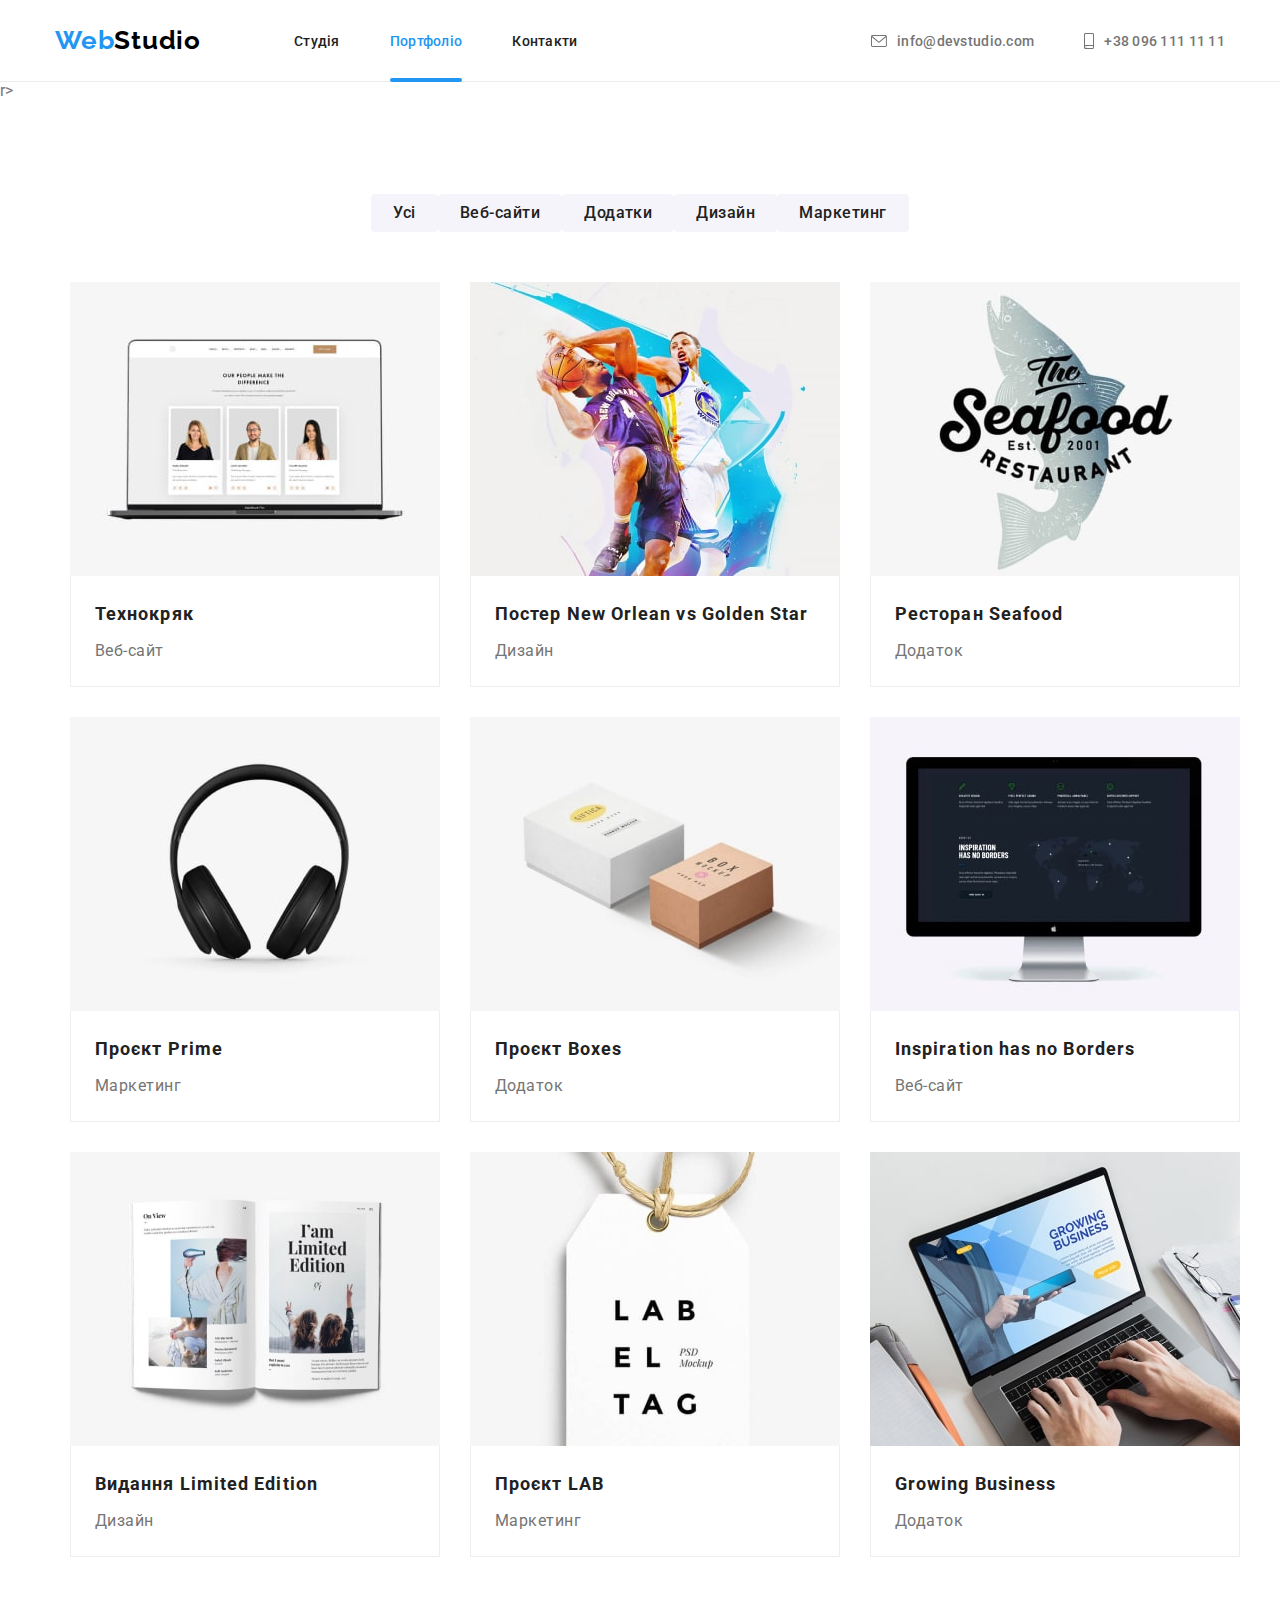
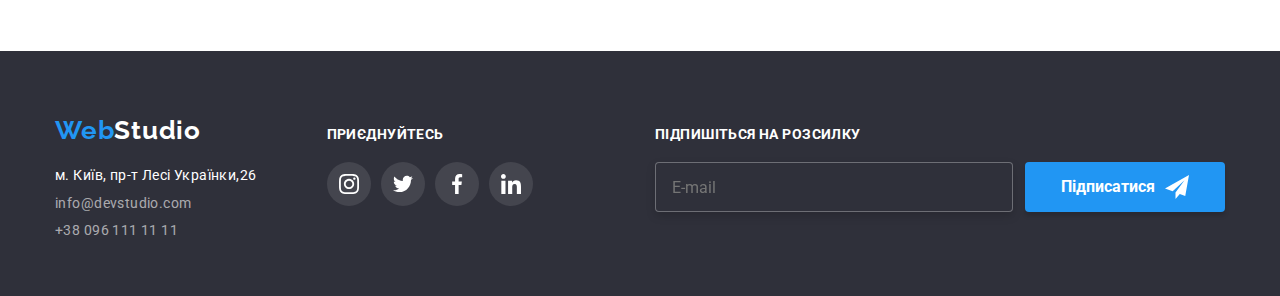
==== commit 6399e830: "БЕМ "" ====
--- a/portfolio.html
+++ b/portfolio.html
@@ -272,77 +272,80 @@
     </section>
 </main>
 
-<!-- Подвал сайта -->
-    <footer class="footer" >
-        
-    <div class="container footer__container">
-    <div>
-    <a class="footer-logo" lang="en" href="/"><span class="footer-span">Web</span>Studio </a>
-
-    <address>
-
-        <ul class="list footer-list">
-            <li class="item"><a class="address" href="https://goo.gl/maps/CPtrU1FHBa2aNyZL9" target="_blank" rel="noopener noreferrer">м. Київ, пр-т Лесі Українки,26</a></li>
-            <li class="item"><a class="footer-mail portfolio-mail" href="mailto:info@devstudio.com">info@devstudio.com </a></li>
-            <li class="item"><a class="footer-number portfolio-number" href="tel:+380961111111">+38 096 111 11 11</a></li>
-            
-        </ul>
-
-     </address>
-    </div>
-
-     <div class="social">
-        <p class="social-title">ПРИЄДНУЙТЕСЬ</p>
-        <ul class="list flex-footer-list">
+        <!-- Подвал сайта -->
+        <footer class="footer">
+
+            <div class="container footer-container">
+                <div>
+                    <a class="footer-logo" lang="en" href="/"><span class="footer-span">Web</span>Studio </a>
+
+                    <address>
+
+                        <ul class="list footer-list">
+                            <li class="item"><a class="address" href="https://goo.gl/maps/CPtrU1FHBa2aNyZL9" target="_blank"
+                                    rel="noopener noreferrer">м. Київ, пр-т Лесі Українки,26</a></li>
+                            <li class="item"><a class="footer-mail portfolio-mail"
+                                    href="mailto:info@devstudio.com">info@devstudio.com </a></li>
+                            <li class="item"><a class="footer-number portfolio-number" href="tel:+380961111111">+38 096 111 11
+                                    11</a></li>
+
+                        </ul>
+
+                    </address>
+                </div>
+
+                <div class="social">
+                    <p class="social-title">ПРИЄДНУЙТЕСЬ</p>
+                    <ul class="list flex-footer-list">
                         <li class="item">
-                            <a  class="social-link" href="https://www.instagram.com/">
-                            <svg class="icon footer__icon">
-                                <use href="./images/icons.svg#instagram"></use>
-                            </svg>
+                            <a class="social-link" href="https://www.instagram.com/">
+                                <svg class="icon footer-icon">
+                                    <use href="./images/icons.svg#instagram"></use>
+                                </svg>
                             </a>
                         </li>
                         <li class="item">
                             <a class="social-link" href="">
-                             <svg class="icon footer__icon">
-                                <use href="./images/icons.svg#twitter"></use>
-                            </svg>
+                                <svg class="icon footer-icon">
+                                    <use href="./images/icons.svg#twitter"></use>
+                                </svg>
                             </a>
                         </li>
                         <li class="item">
                             <a class="social-link" href="">
-                             <svg class="icon footer__icon">
-                                <use href="./images/icons.svg#facebook"></use>
-                            </svg>
+                                <svg class="icon footer-icon">
+                                    <use href="./images/icons.svg#facebook"></use>
+                                </svg>
                             </a>
                         </li>
                         <li class="item">
-                            <a class="social-link"href="">
-                             <svg class="icon footer__icon">
-                                <use href="./images/icons.svg#linkedin"></use>
-                            </svg>
+                            <a class="social-link" href="">
+                                <svg class="icon footer-icon">
+                                    <use href="./images/icons.svg#linkedin"></use>
+                                </svg>
                             </a>
                         </li>
                     </ul>
-             </div>
-
-            <form class="mailing-form">
-            <strong class="mailing-title">Підпишіться на розсилку</strong>
-
-            <div class="mailing">
-            <label for="mailing-mail"></label>
-            <input type="email" class="mailing-input"name="For-email" placeholder="E-mail" id="mailing-mail">
-            <button class="mailing-btn" type="submit">Підписатися
-                <svg class="mailing-icon">
-                    <use href="./images/icons.svg#icon-send"></use>
-                </svg>
-            </button>
+                </div>
+
+                <form class="mailing-form">
+                    <strong class="mailing-title">Підпишіться на розсилку</strong>
+
+                    <div class="mailing">
+                        <label for="mailing-mail"></label>
+                        <input type="email" class="mailing-input" name="For-email" placeholder="E-mail" id="mailing-mail">
+                        <button class="mailing-btn" type="submit">Підписатися
+                            <svg class="mailing-icon">
+                                <use href="./images/icons.svg#icon-send"></use>
+                            </svg>
+                        </button>
+                    </div>
+
+                </form>
             </div>
-            
-        </form>
-    </div> 
-
-   
-
-    </footer>
+
+
+
+        </footer>
 </body>
 </html>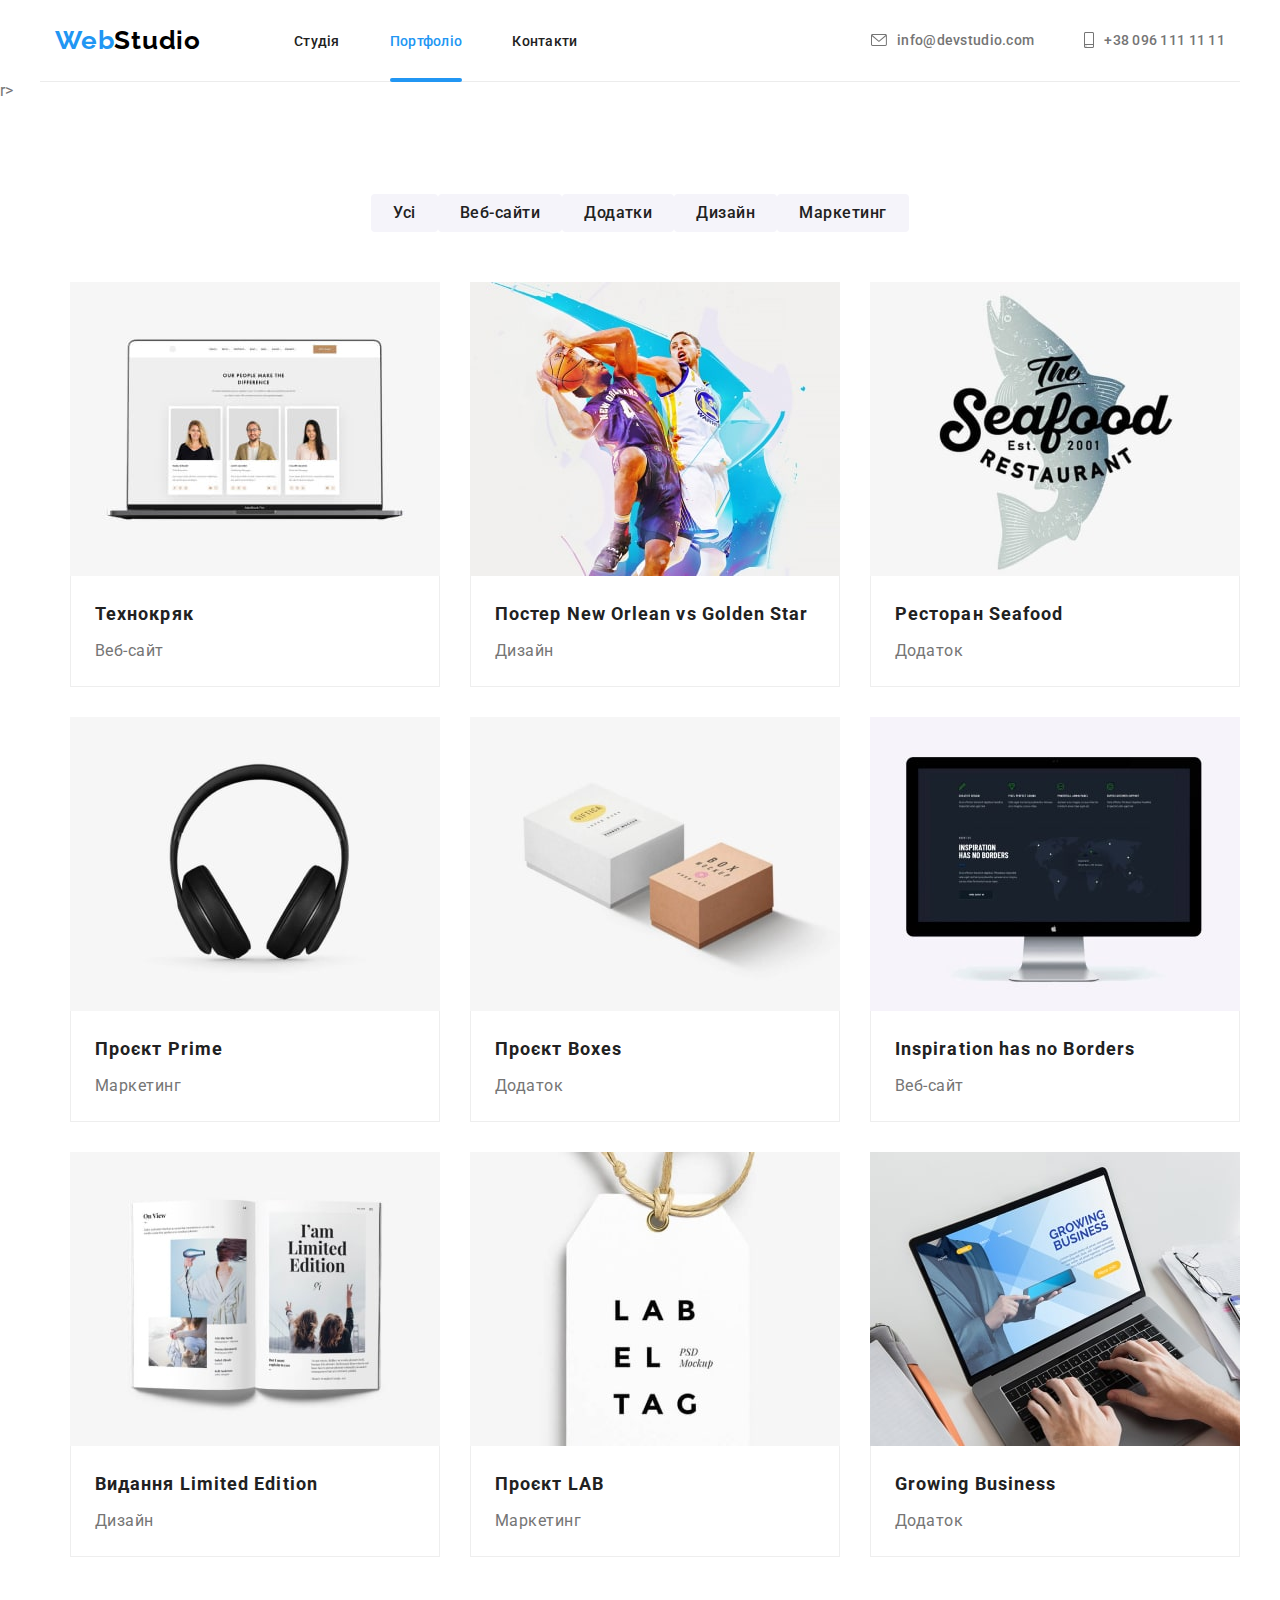
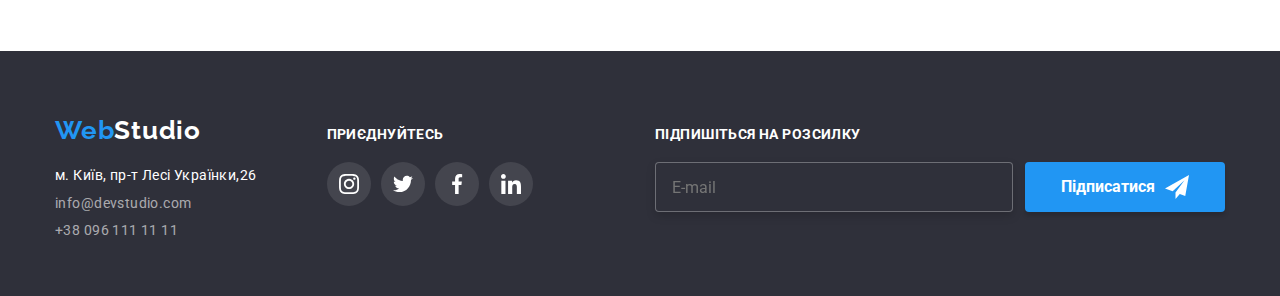
==== commit c94468ac: "Готова HW7" ====
--- a/portfolio.html
+++ b/portfolio.html
@@ -9,20 +9,20 @@
     <link rel="preconnect" href="https://fonts.googleapis.com">
     <link rel="preconnect" href="https://fonts.gstatic.com" crossorigin>
     <link href="https://fonts.googleapis.com/css2?family=Raleway:wght@700&family=Roboto:wght@400;500;700;900&display=swap" rel="stylesheet">
-    <link rel="stylesheet" href="https://cdnjs.cloudflare.com/ajax/libs/modern-normalize/1.1.0/modern-normalize.min.css"> 
-    <link rel="stylesheet" href="./css/styles.css">
+    <link rel="stylesheet" href="https://cdnjs.cloudflare.com/ajax/libs/modern-normalize/1.1.0/modern-normalize.min.css">
+    <link rel="stylesheet" href="./css/portfolio.min.css">
 </head>
 <body>
 <!-- Шапка сайта-->
     <header class="header">
 
-    <div class="container contact">
+    <div class="contact">
         
     <nav class= "site-nav main-nav" >
 
         <a class="logo" lang="en" href="/"> <span class="span-logo">Web</span>Studio</a>
 
-  <ul class="nav-list list" >
+  <ul class="nav-list" >
         <li class="item">
             <a class="nav-link"  href="index.html" >Студія</a>   
         </li>
@@ -36,7 +36,7 @@
         </li>
     </ul>
     </nav>
-     <ul class="contact-list list">
+     <ul class="contact-list">
         <li class="item">
             <a class="contact-mail" href="mailto:info@devstudio.com" >
                  <svg class="marginsvg"width="16" height="12">
@@ -58,13 +58,13 @@
     </header>r>
 
 <main>
-    <section class="portfolio section">
-
-        <div class="container">
-
-            <h1 class="visually-hidden">Приклади робіт</h1>
-
-            <ul class="list flex-portfolio-button">
+    <section class="portfolio">
+
+        <div class="portfolio-container">
+
+            <h1 class="portfolio-title">Приклади робіт</h1>
+
+            <ul class="flex-portfolio-list">
 
                 <li class="item">
                     <button class="portfolio-button" type="button">Усі</button>
@@ -91,12 +91,13 @@
             <div class="flex-container">
                 <ul class="list flex-card">
                     <li class="item">
-                        <a class="portfolio-link link" href="">
+                        <a class="portfolio-link" href="">
                             <div class="overlay">
                                 <img class="partfolio-img" src="./images/portfolio1.jpg"
                                     alt="Ноутбук зі сторінкою магазина" width="370" height="294">
                                 <div class="hoverinfo">
-                                    <p class="info">Ресурс пропонує комплексні пропозиції з різним рівнем функціоналу та
+                                    <p class="info">
+                                        Ресурс пропонує комплексні пропозиції з різним рівнем функціоналу та
                                         сервісів. Все це дозволить відвідувачу отримати вичерпні відомості про компанію
                                         чи приватну особу.
                                     </p>
@@ -104,15 +105,15 @@
                             </div>
 
                             <div class="description">
-                                <h2 class="portfolio-title">Технокряк</h2>
-                                <p class="portfolio-content">Веб-сайт</p>
-                            </div>
-                        </a>
-
-                    </li>
-
-                    <li class="item">
-                        <a class="portfolio-link link" href="">
+                                <h2 class="description-title">Технокряк</h2>
+                                <p class="description-content">Веб-сайт</p>
+                            </div>
+                        </a>
+
+                    </li>
+
+                    <li class="item">
+                        <a class="portfolio-link" href="">
                             <div class="overlay">
                                 <img class="partfolio-img" src="./images/portfolio2.jpg" alt="Гра в баскетбол"
                                     width="370" height="294">
@@ -127,14 +128,14 @@
 
 
                             <div class="description">
-                                <h2 class="portfolio-title">Постер New Orlean vs Golden Star</h2>
-                                <p class="portfolio-content">Дизайн</p>
-                            </div>
-                        </a>
-                    </li>
-
-                    <li class="item">
-                        <a class="portfolio-link link" href="">
+                                <h2 class="description-title">Постер New Orlean vs Golden Star</h2>
+                                <p class="description-content">Дизайн</p>
+                            </div>
+                        </a>
+                    </li>
+
+                    <li class="item">
+                        <a class="portfolio-link" href="">
                             <div class="overlay">
                                 <img class="partfolio-img" src="./images/portfolio3.jpg" alt="Лого ресторану"
                                     width="370" height="294">
@@ -146,14 +147,14 @@
                                 </div>
                             </div>
                             <div class="description">
-                                <h2 class="portfolio-title">Ресторан Seafood</h2>
-                                <p class="portfolio-content">Додаток</p>
-                            </div>
-                        </a>
-                    </li>
-
-                    <li class="item">
-                        <a class="portfolio-link link" href="">
+                                <h2 class="description-title">Ресторан Seafood</h2>
+                                <p class="description-content">Додаток</p>
+                            </div>
+                        </a>
+                    </li>
+
+                    <li class="item">
+                        <a class="portfolio-link" href="">
                             <div class="overlay">
                                 <img class="partfolio-img" src="./images/portfolio4.jpg" alt="Навушники" width="370"
                                     height="294">
@@ -165,14 +166,14 @@
                                 </div>
                             </div>
                             <div class="description">
-                                <h2 class="portfolio-title">Проєкт Prime</h2>
-                                <p class="portfolio-content">Маркетинг</p>
-                            </div>
-                        </a>
-                    </li>
-
-                    <li class="item">
-                        <a class="portfolio-link link" href="">
+                                <h2 class="description-title">Проєкт Prime</h2>
+                                <p class="description-content">Маркетинг</p>
+                            </div>
+                        </a>
+                    </li>
+
+                    <li class="item">
+                        <a class="portfolio-link" href="">
                             <div class="overlay">
                                 <img class="partfolio-img" src="./images/portfolio5.jpg" alt="Подарункові коробки"
                                     width="370" height="294">
@@ -184,14 +185,14 @@
                                 </div>
                             </div>
                             <div class="description">
-                                <h2 class="portfolio-title">Проєкт Boxes</h2>
-                                <p class="portfolio-content">Додаток</p>
-                            </div>
-                        </a>
-                    </li>
-
-                    <li class="item">
-                        <a class="portfolio-link link" href="">
+                                <h2 class="description-title">Проєкт Boxes</h2>
+                                <p class="description-content">Додаток</p>
+                            </div>
+                        </a>
+                    </li>
+
+                    <li class="item">
+                        <a class="portfolio-link" href="">
                             <div class="overlay">
                                 <img class="partfolio-img" src="./images/portfolio6.jpg" alt="Географічний плакат"
                                     width="370" height="294">
@@ -203,14 +204,14 @@
                                 </div>
                             </div>
                             <div class="description">
-                                <h2 class="portfolio-title">Inspiration has no Borders</h2>
-                                <p class="portfolio-content">Веб-сайт</p>
-                            </div>
-                        </a>
-                    </li>
-
-                    <li class="item">
-                        <a class="portfolio-link link" href="">
+                                <h2 class="description-title">Inspiration has no Borders</h2>
+                                <p class="description-content">Веб-сайт</p>
+                            </div>
+                        </a>
+                    </li>
+
+                    <li class="item">
+                        <a class="portfolio-link" href="">
                             <div class="overlay">
                                 <img class="partfolio-img" src="./images/portfolio7.jpg" alt="Журнал" width="370"
                                     height="294">
@@ -222,14 +223,14 @@
                                 </div>
                             </div>
                             <div class="description">
-                                <h2 class="portfolio-title">Видання Limited Edition</h2>
-                                <p class="portfolio-content">Дизайн</p>
-                            </div>
-                        </a>
-                    </li>
-
-                    <li class="item">
-                        <a class="portfolio-link link" href="">
+                                <h2 class="description-title">Видання Limited Edition</h2>
+                                <p class="description-content">Дизайн</p>
+                            </div>
+                        </a>
+                    </li>
+
+                    <li class="item">
+                        <a class="portfolio-link" href="">
                             <div class="overlay">
                                 <img class="partfolio-img" src="./images/portfolio8.jpg" alt="Бірка" width="370"
                                     height="294">
@@ -241,14 +242,14 @@
                                 </div>
                             </div>
                             <div class="description">
-                                <h2 class="portfolio-title">Проєкт LAB</h2>
-                                <p class="portfolio-content">Маркетинг</p>
-                            </div>
-                        </a>
-                    </li>
-
-                    <li class="item">
-                        <a class="portfolio-link link" href="">
+                                <h2 class="description-title">Проєкт LAB</h2>
+                                <p class="description-content">Маркетинг</p>
+                            </div>
+                        </a>
+                    </li>
+
+                    <li class="item">
+                        <a class="portfolio-link" href="">
                             <div class="overlay">
                                 <img class="partfolio-img" src="./images/portfolio9.jpg" alt="Сайт про бізнес" width=370
                                     height=294>
@@ -260,8 +261,8 @@
                                 </div>
                             </div>
                             <div class="description">
-                                <h2 class="portfolio-title">Growing Business</h2>
-                                <p class="portfolio-content">Додаток</p>
+                                <h2 class="description-title">Growing Business</h2>
+                                <p class="description-content">Додаток</p>
                             </div>
                         </a>
                     </li>
@@ -275,13 +276,13 @@
         <!-- Подвал сайта -->
         <footer class="footer">
 
-            <div class="container footer-container">
+            <div class="footer-container">
                 <div>
                     <a class="footer-logo" lang="en" href="/"><span class="footer-span">Web</span>Studio </a>
 
                     <address>
 
-                        <ul class="list footer-list">
+                        <ul class="footer-list">
                             <li class="item"><a class="address" href="https://goo.gl/maps/CPtrU1FHBa2aNyZL9" target="_blank"
                                     rel="noopener noreferrer">м. Київ, пр-т Лесі Українки,26</a></li>
                             <li class="item"><a class="footer-mail portfolio-mail"
@@ -296,7 +297,7 @@
 
                 <div class="social">
                     <p class="social-title">ПРИЄДНУЙТЕСЬ</p>
-                    <ul class="list flex-footer-list">
+                    <ul class="flex-footer-list">
                         <li class="item">
                             <a class="social-link" href="https://www.instagram.com/">
                                 <svg class="icon footer-icon">
--- a/css/portfolio.min.css
+++ b/css/portfolio.min.css
@@ -0,0 +1 @@
+:root{--primary-text-color: #212121;--secondary-text-color: #757575;--accent-text-color: #2196F3;--primary-bg-color: #F5F5F5;--secondary-bg-color: #F5F4FA;--light-color: #FFFFFF;--hero-footer-bg-color: #2F303A;--black-logo-color: #000000;--main-font: "Roboto", sans-serif;--secondary-font: "Raleway", sans-serif;--cubik--: cubic-bezier(0.4, 0, 0.2, 1);--timing--: 250ms}/*! modern-normalize v1.1.0 | MIT License | https://github.com/sindresorhus/modern-normalize */*,::before,::after{box-sizing:border-box}html{line-height:1.15;-webkit-text-size-adjust:100%;-moz-tab-size:4;-o-tab-size:4;tab-size:4}body{margin:0;font-family:system-ui,-apple-system,"Segoe UI",Roboto,Helvetica,Arial,sans-serif,"Apple Color Emoji","Segoe UI Emoji"}hr{height:0;color:inherit}abbr[title]{-webkit-text-decoration:underline dotted;text-decoration:underline dotted}b,strong{font-weight:bolder}code,kbd,samp,pre{font-family:ui-monospace,SFMono-Regular,Consolas,"Liberation Mono",Menlo,monospace;font-size:1em}small{font-size:80%}sub,sup{font-size:75%;line-height:0;position:relative;vertical-align:baseline}sub{bottom:-0.25em}sup{top:-0.5em}table{text-indent:0;border-color:inherit}button,input,optgroup,select,textarea{font-family:inherit;font-size:100%;line-height:1.15;margin:0}button,select{text-transform:none}button,[type=button],[type=reset],[type=submit]{-webkit-appearance:button}::-moz-focus-inner{border-style:none;padding:0}:-moz-focusring{outline:1px dotted ButtonText}:-moz-ui-invalid{box-shadow:none}legend{padding:0}progress{vertical-align:baseline}::-webkit-inner-spin-button,::-webkit-outer-spin-button{height:auto}[type=search]{-webkit-appearance:textfield;outline-offset:-2px}::-webkit-search-decoration{-webkit-appearance:none}::-webkit-file-upload-button{-webkit-appearance:button;font:inherit}summary{display:list-item}body{font-family:"Roboto",sans-serif;background-color:var(--light-color);color:var(--secondary-text-color)}.flex-card,.flex-footer-list,.footer-list,.flex-portfolio-list,.contact-list,.nav-list{list-style:none;margin-top:0;margin-bottom:0;padding-right:0;padding-left:0}.portfolio-link,.flex-footer-list .social-link{text-decoration:none}.flex-container,.footer-container,.portfolio-container,.header{width:1200px;padding-left:15px;padding-right:15px;margin:0 auto}.portfolio{padding-top:94px;padding-bottom:94px}.portfolio-title{position:absolute;white-space:nowrap;width:1px;height:1px;overflow:hidden;border:0;padding:0;clip:rect(0 0 0 0);-webkit-clip-path:inset(50%);clip-path:inset(50%);margin:-1px}.header{color:var(--light-color);border-bottom:1px solid #ececec}.logo{color:var(--black-logo-color);font-family:var(--secondary-font);text-decoration:none;font-weight:700;font-size:26px;line-height:1.1923076923;letter-spacing:.03em;padding-top:25px;padding-bottom:25px}.logo .span-logo{color:var(--accent-text-color)}.main-nav{display:flex}.contact{display:flex}.nav-list{display:flex;align-items:center;margin-left:93px;padding-left:0}.nav-list .item:not(:last-child){margin-right:50px}.nav-list .nav-link.current::after{display:inline-block;position:absolute;content:"";width:100%;height:4px;left:0;bottom:-1px;background-color:var(--accent-text-color);border-radius:2px}.nav-link{position:relative;text-decoration:none;font-weight:500;font-size:14px;line-height:1.1428571429;letter-spacing:.02em;display:block;padding-top:32px;padding-bottom:32px;transition:color var(--timing--) var(--cubik--)}.site-nav .nav-link{color:var(--primary-text-color)}.site-nav .nav-link:hover,.site-nav .nav-link:focus{color:var(--accent-text-color)}.site-nav .nav-link.current{color:var(--accent-text-color)}.contact-list{display:flex;justify-content:flex-end;align-items:flex-start;margin-left:auto;fill:var(--secondary-text-color)}.contact-list .item+.item{margin-left:50px}.contact-list .item:hover,.contact-list .item:focus{fill:var(--accent-text-color)}.contact-mail{color:var(--secondary-text-color);text-decoration:none;font-weight:500;font-size:14px;line-height:1.1428571429;letter-spacing:.02em;padding-top:32px;padding-bottom:32px;display:flex;align-items:center;transition:color var(--timing--) var(--cubik--)}.contact-mail:hover,.contact-mail:focus{color:var(--accent-text-color)}.contact-mail .marginsvg{fill:currentColor;margin-right:10px}.contact-phone{color:var(--secondary-text-color);text-decoration:none;font-weight:500;font-size:14px;line-height:1.1428571429;letter-spacing:.02em;padding-top:32px;padding-bottom:32px;display:flex;align-items:center;transition:color var(--timing--) var(--cubik--)}.contact-phone:hover,.contact-phone:focus{color:var(--accent-text-color)}.contact-phone .marginsvg{fill:currentColor;margin-right:10px}.flex-portfolio-list{display:flex;justify-content:center;margin-bottom:50px}.flex-portfolio-list .item:last-child{margin-right:0}.portfolio-button{cursor:pointer;color:var(--primary-text-color);background-color:var(--secondary-bg-color);font-family:inherit;font-weight:500;font-size:16px;line-height:1.625;letter-spacing:.03em;display:block;padding:6px 22px;text-align:center;border:rgba(0,0,0,0);border-radius:4px;transition:color var(--timing--) var(--cubik--),background-color var(--timing--) var(--cubik--),color var(--timing--) var(--cubik--),box-shadow var(--timing--) var(--cubik--)}.portfolio-button:hover,.portfolio-button:focus{background-color:var(--accent-text-color);color:var(--light-color);box-shadow:0px 4px 4px 0px rgba(0,0,0,.25)}.portfolio-button :nth-child(1){width:73px;margin-right:8px;padding:6px 25px}.portfolio-button :nth-child(2){width:125px}.portfolio-button :nth-child(3){width:112px}.portfolio-button :nth-child(4){width:103px}.portfolio-button :nth-child(5){width:130px}.footer-container{display:flex;align-items:baseline}.footer{background-color:var(--hero-footer-bg-color);padding-top:64px;padding-bottom:56px}.footer .footer-logo{color:var(--light-color);font-family:var(--secondary-font);text-decoration:none;font-weight:700;font-size:26px;line-height:1.1923076923;letter-spacing:.03em;display:inline-block;margin-bottom:20px}.footer .footer-logo .footer-span{color:var(--accent-text-color)}.footer-list .item:not(:last-child){margin-bottom:9px}.address{color:var(--light-color);font-style:normal;font-size:14px;text-decoration:none;letter-spacing:.03em;display:inline-block;transition:color var(--timing--) var(--cubik--)}.address:hover,.address:focus{color:var(--accent-text-color)}.footer-number{color:rgba(255,255,255,.6);font-style:normal;font-size:14px;letter-spacing:.03em;text-decoration:none;display:inline-block;transition:color var(--timing--) var(--cubik--)}.footer-number:hover,.footer-number:focus{color:var(--accent-text-color)}.footer-mail{color:rgba(255,255,255,.6);font-style:normal;font-size:14px;letter-spacing:.03em;text-decoration:none;display:inline-block;transition:color var(--timing--) var(--cubik--)}.footer-mail:hover,.footer-mail:focus{color:var(--accent-text-color)}.social{display:flex;flex-direction:column;margin-left:70px}.social-title{color:#fff;font-weight:700;font-size:14px;line-height:1.1428571429;letter-spacing:.03em;margin-top:0;margin-bottom:20px}.flex-footer-list{display:flex;gap:10px}.flex-footer-list .social-link{display:flex;align-items:center;justify-content:center;border:none;width:44px;height:44px;border-radius:50%;color:var(--light-color);background-color:rgba(255,255,255,.1);fill:var(--light-color);transition:background-color var(--timing--) var(--cubik--)}.flex-footer-list .social-link:hover,.flex-footer-list .social-link:focus{background-color:var(--accent-text-color)}.flex-footer-list .social-link .footer-icon{width:20px;height:20px;color:var(--light-color)}.mailing{display:flex}.mailing-form{margin-left:auto}.mailing-title{display:block;color:var(--light-color);font-weight:700;font-size:14px;line-height:16px;letter-spacing:.03em;text-transform:uppercase;margin-bottom:20px}.mailing-input{width:358px;height:50px;background-color:var(--hero-footer-bg-color);border:1px solid rgba(255,255,255,.3);filter:drop-shadow(0px 4px 4px rgba(0, 0, 0, 0.15));border-radius:4px;padding-left:16px;outline:none;color:var(--light-color)}.mailing-btn{cursor:pointer;color:var(--light-color);background-color:var(--accent-text-color);font-weight:700;font-size:16px;line-height:1.875;width:200px;height:50px;margin-left:12px;display:flex;align-items:center;justify-content:center;gap:10px;box-shadow:0px 4px 4px rgba(0,0,0,.15);border:rgba(0,0,0,0);border-radius:4px;transition:background-color var(--timing--) var(--cubik--),box-shadow var(--timing--) var(--cubik--)}.mailing-btn:hover,.mailing-btn:focus{background-color:#188ce8}.mailing-icon{width:24px;height:24px}.mailing-input::-moz-placeholder-shown{padding-left:16px;padding-top:15px;padding-bottom:15px}.mailing-input:-ms-input-placeholder-shown{padding-left:16px;padding-top:15px;padding-bottom:15px}.mailing-input::placeholder-shown{padding-left:16px;padding-top:15px;padding-bottom:15px}.flex-card{display:flex;flex-wrap:wrap;gap:30px}.flex-card .item{width:calc((100% - 60px)/3);margin-bottom:0}.flex-card .item:nth-child(3n){margin-right:0}.portfolio-link{display:block;transition:box-shadow var(--timing--) var(--cubik--)}.portfolio-link:hover,.portfolio-link:focus{box-shadow:0px 1px 1px rgba(0,0,0,.12),0px 4px 4px rgba(0,0,0,.06),1px 4px 6px rgba(0,0,0,.16)}.portfolio-link:hover:hover .hoverinfo,.portfolio-link:focus:hover .hoverinfo{transform:translateY(0);opacity:1}.overlay{overflow:hidden;position:relative}.partfolio-img{display:block;margin-top:0;max-width:100%}.hoverinfo{position:absolute;top:0;left:0;width:100%;height:100%;padding-left:24px;padding-right:24px;display:flex;justify-content:center;align-items:center;background-color:rgba(33,150,243,.9);color:var(--light-color);font-weight:400;font-size:18px;line-height:28px;letter-spacing:.03em;transform:translateY(101%);transition-property:transform,opacity;transition-duration:250ms;transition-timing-function:cubic-bezier(0.4, 0, 0.2, 1);opacity:0}.hoverinfo .info{position:absolute;padding-left:24px;padding-right:24px}.description{padding-top:20px;padding-bottom:20px;padding-right:24px;padding-left:24px;border-right-width:1px;border-right-style:solid;border-right-color:#eee;border-bottom-width:1px;border-bottom-style:solid;border-bottom-color:#eee;border-left-width:1px;border-left-style:solid;border-left-color:#eee}.description-title{color:var(--primary-text-color);font-weight:700;font-size:18px;line-height:2;letter-spacing:.06em;margin-top:0;margin-bottom:4px}.description-content{color:var(--secondary-text-color);font-size:16px;line-height:1.875;letter-spacing:.03em;margin-top:0;margin-bottom:0}/*# sourceMappingURL=portfolio.min.css.map */